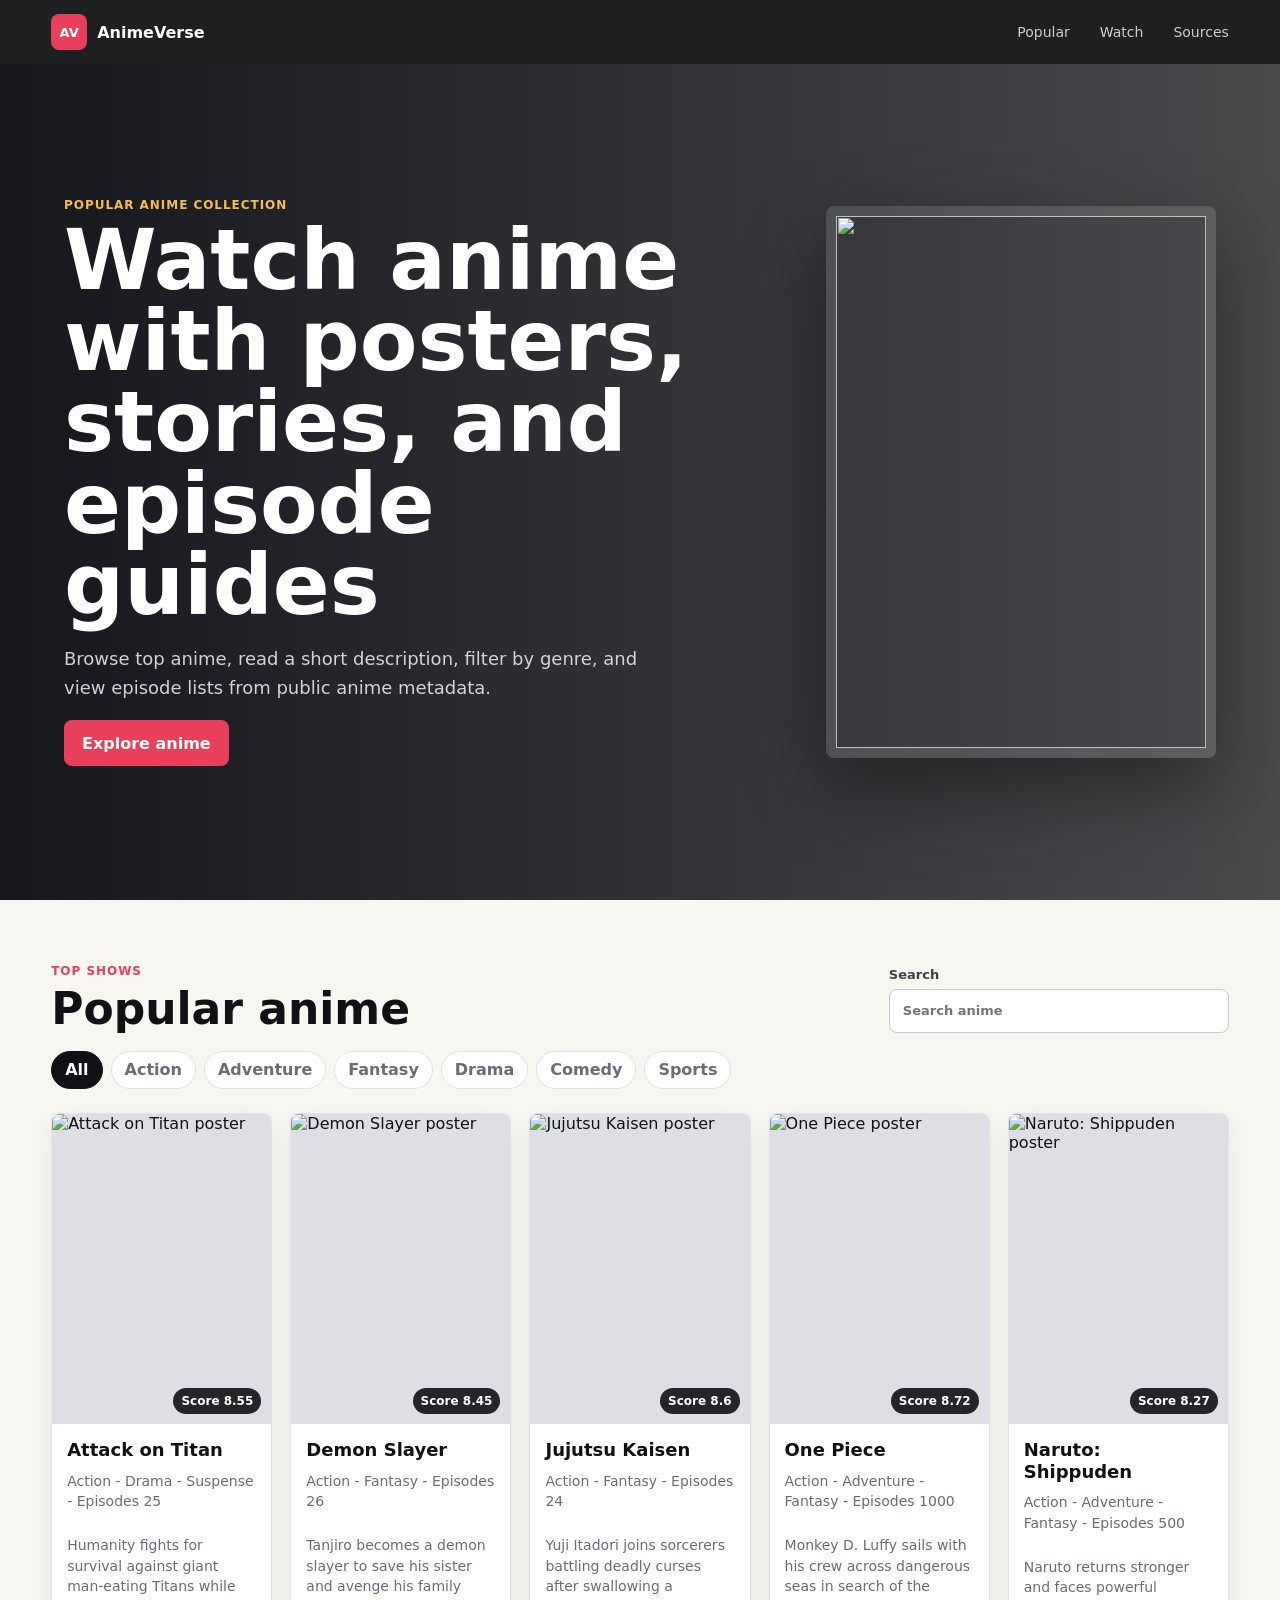
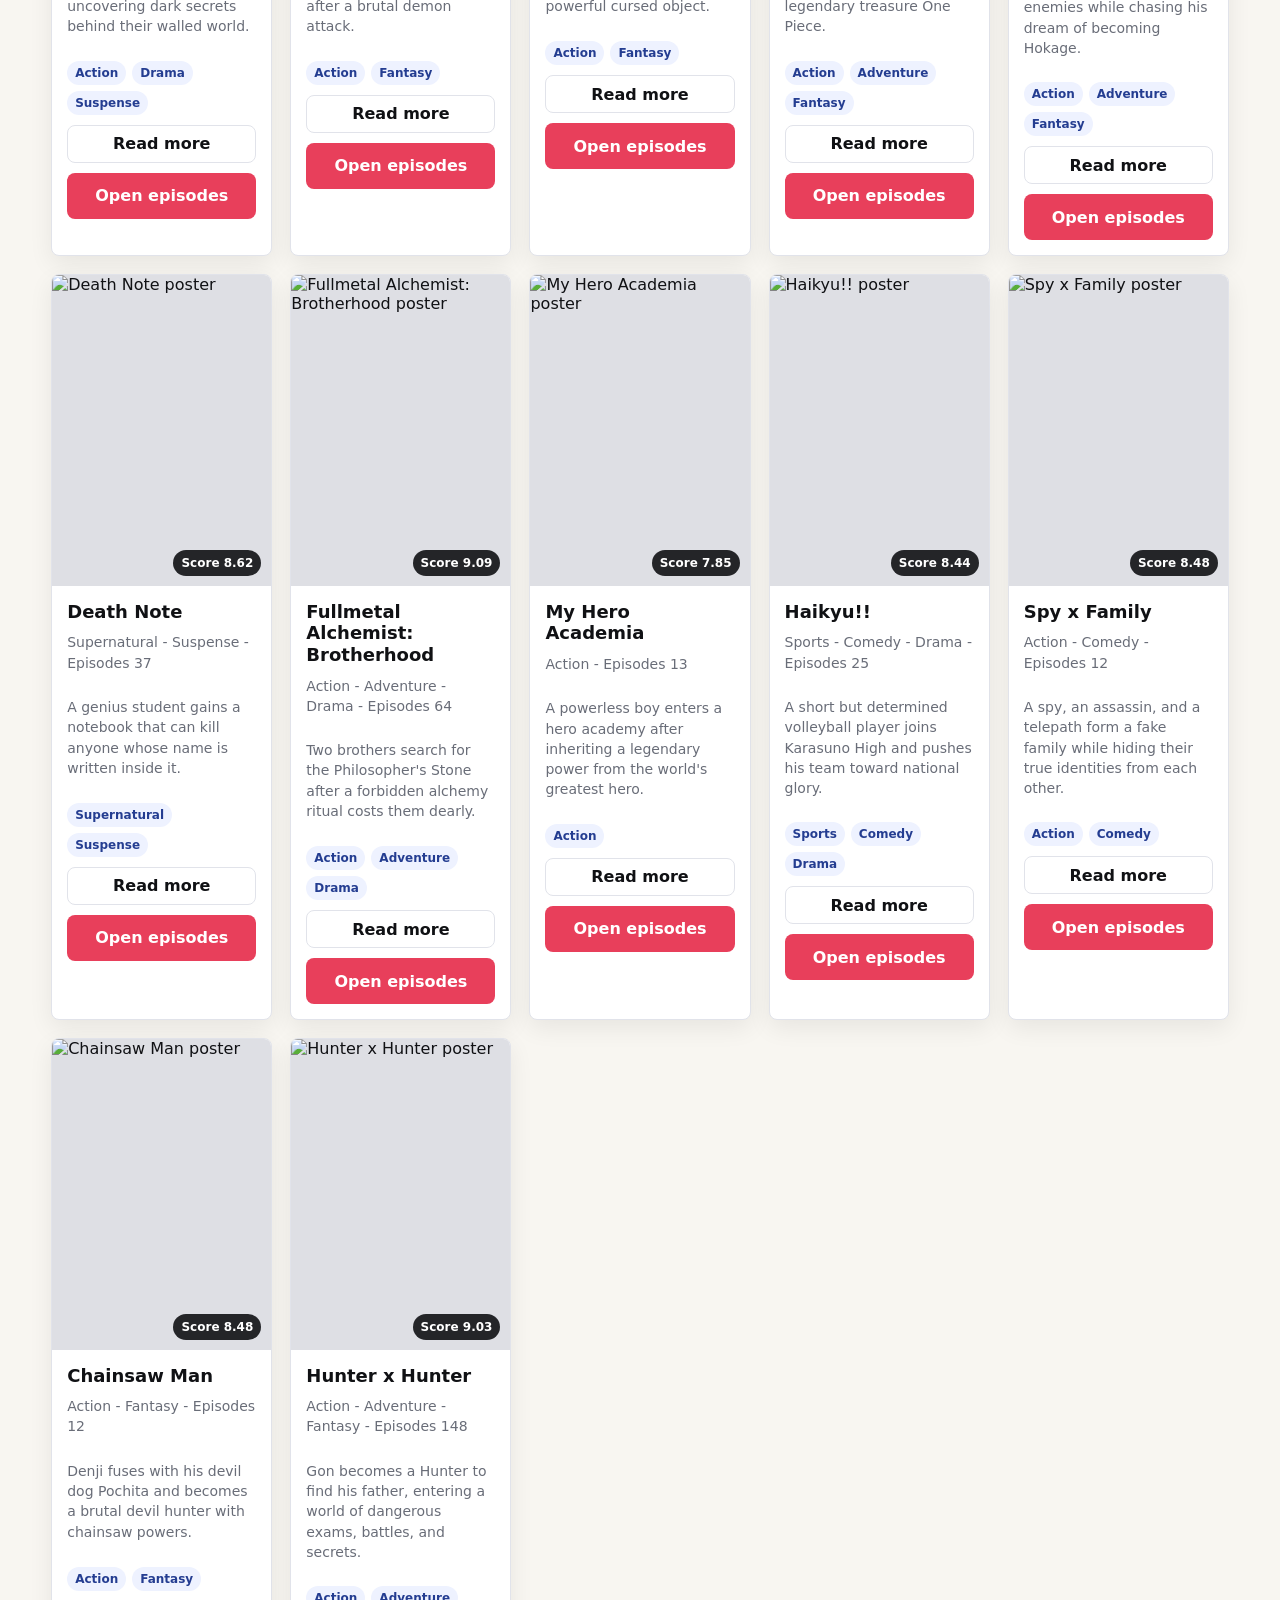
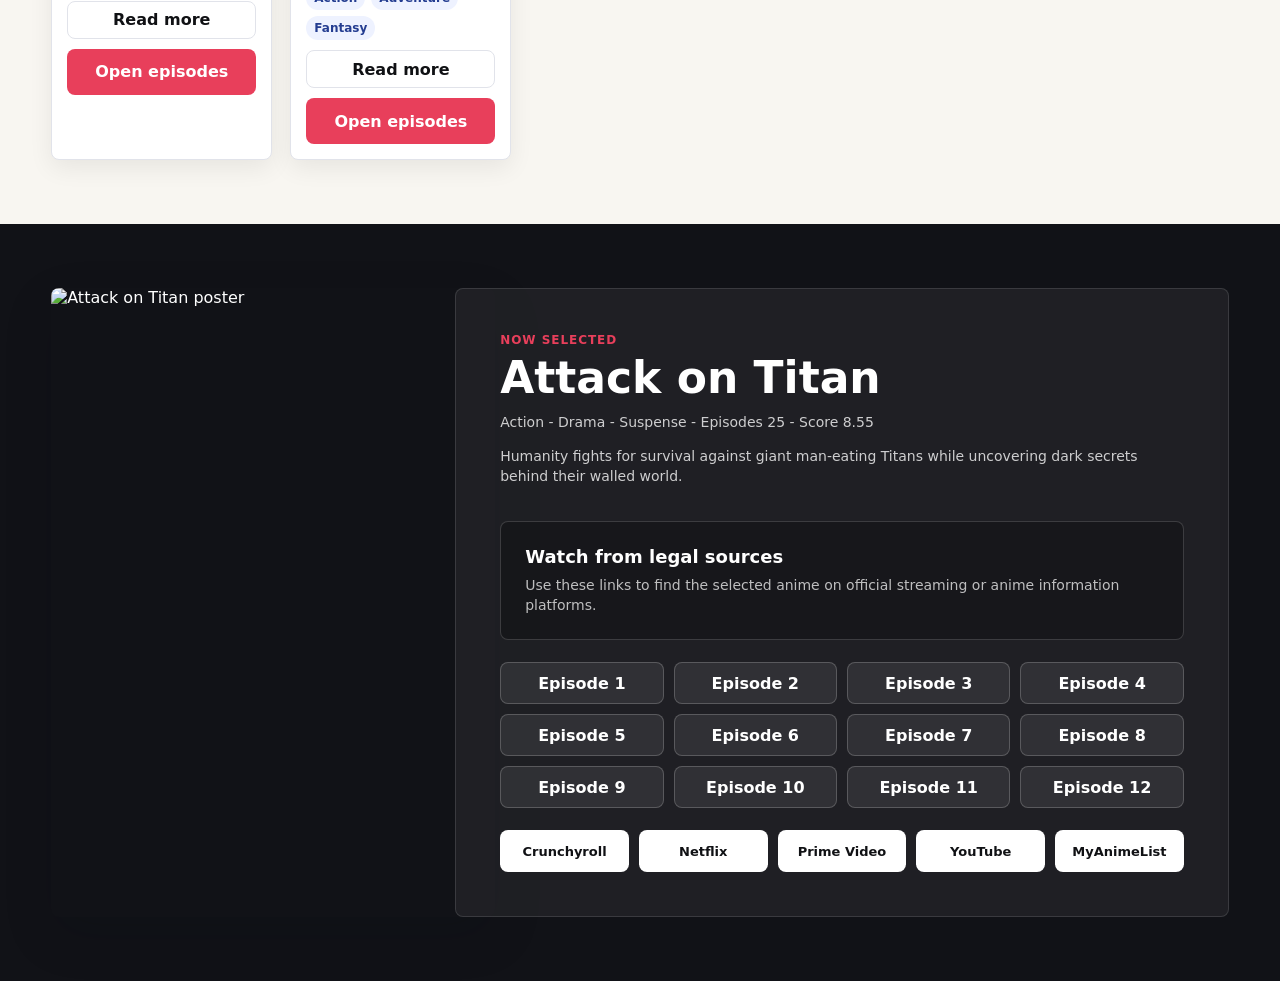
==== index.html @ 2992055e "Add anime website" ====
<!DOCTYPE html>
<html lang="en">
<head>
  <meta charset="UTF-8">
  <meta name="viewport" content="width=device-width, initial-scale=1.0">
  <title>AnimeVerse - Watch Popular Anime</title>
  <link rel="preconnect" href="https://cdn.myanimelist.net">
  <link rel="stylesheet" href="styles.css">
</head>
<body>
  <header class="topbar">
    <a class="brand" href="#" aria-label="AnimeVerse home">
      <span class="brand-mark">AV</span>
      <span>AnimeVerse</span>
    </a>
    <nav class="nav" aria-label="Main navigation">
      <a href="#popular">Popular</a>
      <a href="#watch">Watch</a>
      <a href="#sources">Sources</a>
    </nav>
  </header>

  <main>
    <section class="hero" aria-label="Anime streaming">
      <div class="hero-copy">
        <p class="eyebrow">Popular anime collection</p>
        <h1>Watch anime with posters, stories, and episode guides</h1>
        <p>Browse top anime, read a short description, filter by genre, and view episode lists from public anime metadata.</p>
        <a class="primary-link" href="#popular">Explore anime</a>
      </div>
      <div class="hero-poster" aria-hidden="true">
        <img src="https://cdn.myanimelist.net/images/anime/10/47347l.jpg" alt="">
      </div>
    </section>

    <section class="section" id="popular">
      <div class="section-heading">
        <div>
          <p class="eyebrow">Top shows</p>
          <h2>Popular anime</h2>
        </div>
        <label class="search-box">
          <span>Search</span>
          <input id="searchInput" type="search" placeholder="Search anime">
        </label>
      </div>

      <div class="filter-group" id="genres" aria-label="Filter anime by genre">
        <button class="filter active" type="button" data-filter="all">All</button>
        <button class="filter" type="button" data-filter="Action">Action</button>
        <button class="filter" type="button" data-filter="Adventure">Adventure</button>
        <button class="filter" type="button" data-filter="Fantasy">Fantasy</button>
        <button class="filter" type="button" data-filter="Drama">Drama</button>
        <button class="filter" type="button" data-filter="Comedy">Comedy</button>
        <button class="filter" type="button" data-filter="Sports">Sports</button>
      </div>

      <div class="anime-grid" id="animeGrid"></div>
    </section>

    <section class="watch-shell" id="watch">
      <div class="watch-poster">
        <img id="watchPoster" src="https://cdn.myanimelist.net/images/anime/10/47347l.jpg" alt="">
      </div>
      <div class="watch-panel">
        <p class="eyebrow">Now selected</p>
        <h2 id="watchTitle">Attack on Titan</h2>
        <p class="watch-meta" id="watchMeta">Action - Drama - Episodes 25</p>
        <p id="watchDescription">Humanity fights for survival against giant man-eating Titans while uncovering dark secrets behind their walled world.</p>
        <div class="player-box">
          <span>Watch from legal sources</span>
          <p>Use these links to find the selected anime on official streaming or anime information platforms.</p>
        </div>
        <div class="episode-list" id="episodeList" aria-label="Episode list"></div>
        <div class="source-links" id="sources" aria-label="Anime source links">
          <a id="crunchyrollLink" href="https://www.crunchyroll.com/search?q=Attack%20on%20Titan" target="_blank" rel="noreferrer">Crunchyroll</a>
          <a id="netflixLink" href="https://www.netflix.com/search?q=Attack%20on%20Titan" target="_blank" rel="noreferrer">Netflix</a>
          <a id="primeLink" href="https://www.primevideo.com/search/ref=atv_nb_sr?phrase=Attack%20on%20Titan" target="_blank" rel="noreferrer">Prime Video</a>
          <a id="youtubeLink" href="https://www.youtube.com/results?search_query=Attack%20on%20Titan%20official%20anime" target="_blank" rel="noreferrer">YouTube</a>
          <a id="detailsLink" href="https://myanimelist.net/anime/16498" target="_blank" rel="noreferrer">MyAnimeList</a>
        </div>
      </div>
    </section>
  </main>

  <script src="script.js"></script>
</body>
</html>
---- styles.css ----
:root {
  --ink: #101114;
  --muted: #696d78;
  --line: #e1e3ea;
  --paper: #f8f6f1;
  --panel: #ffffff;
  --accent: #e83f5b;
  --accent-dark: #b92c43;
  --gold: #f4bd50;
  --blue: #2563eb;
  --shadow: 0 18px 50px rgba(10, 12, 18, 0.14);
}

* {
  box-sizing: border-box;
}

html {
  scroll-behavior: smooth;
}

body {
  margin: 0;
  background: var(--paper);
  color: var(--ink);
  font-family: Inter, ui-sans-serif, system-ui, -apple-system, BlinkMacSystemFont, "Segoe UI", sans-serif;
}

button,
input {
  font: inherit;
}

.topbar {
  position: sticky;
  top: 0;
  z-index: 10;
  display: flex;
  align-items: center;
  justify-content: space-between;
  padding: 14px clamp(18px, 4vw, 56px);
  background: rgba(16, 17, 20, 0.94);
  backdrop-filter: blur(16px);
}

.brand {
  display: inline-flex;
  align-items: center;
  gap: 10px;
  color: #fff;
  font-weight: 900;
  text-decoration: none;
}

.brand-mark {
  display: grid;
  width: 36px;
  height: 36px;
  place-items: center;
  border-radius: 8px;
  background: var(--accent);
  font-size: 13px;
}

.nav {
  display: flex;
  gap: clamp(12px, 3vw, 30px);
}

.nav a {
  color: rgba(255, 255, 255, 0.78);
  font-size: 14px;
  text-decoration: none;
}

.nav a:hover,
.nav a:focus-visible {
  color: #fff;
}

.hero {
  display: grid;
  grid-template-columns: minmax(0, 1fr) minmax(280px, 0.72fr);
  min-height: calc(100vh - 64px);
  padding: clamp(28px, 5vw, 72px);
  gap: clamp(28px, 5vw, 64px);
  align-items: center;
  background:
    linear-gradient(90deg, rgba(13, 14, 20, 0.96), rgba(13, 14, 20, 0.74)),
    url("https://cdn.myanimelist.net/images/anime/1208/94745l.jpg") center/cover;
  color: #fff;
}

.hero-copy {
  max-width: 760px;
}

.eyebrow {
  margin: 0 0 8px;
  color: var(--accent);
  font-size: 12px;
  font-weight: 900;
  letter-spacing: 0.08em;
  text-transform: uppercase;
}

.hero .eyebrow {
  color: var(--gold);
}

h1,
h2,
h3,
p {
  margin-top: 0;
}

h1 {
  margin-bottom: 18px;
  font-size: clamp(42px, 7vw, 84px);
  line-height: 0.97;
  letter-spacing: 0;
}

h2 {
  margin-bottom: 0;
  font-size: clamp(28px, 4vw, 44px);
  line-height: 1.06;
  letter-spacing: 0;
}

.hero-copy p:not(.eyebrow) {
  max-width: 620px;
  color: rgba(255, 255, 255, 0.8);
  font-size: 18px;
  line-height: 1.6;
}

.primary-link,
.watch-button,
.source-links a {
  display: inline-flex;
  justify-content: center;
  align-items: center;
  min-height: 46px;
  padding: 0 18px;
  border: 0;
  border-radius: 8px;
  background: var(--accent);
  color: #fff;
  font-weight: 900;
  text-decoration: none;
  cursor: pointer;
}

.primary-link:hover,
.watch-button:hover,
.source-links a:hover {
  background: var(--accent-dark);
}

.hero-poster {
  justify-self: end;
  width: min(100%, 390px);
  aspect-ratio: 3 / 4.25;
  overflow: hidden;
  border: 10px solid rgba(255, 255, 255, 0.12);
  border-radius: 8px;
  box-shadow: 0 30px 80px rgba(0, 0, 0, 0.4);
}

.hero-poster img,
.watch-poster img,
.anime-card img {
  width: 100%;
  height: 100%;
  object-fit: cover;
  display: block;
}

.section,
.watch-shell {
  padding: clamp(34px, 5vw, 70px) clamp(18px, 4vw, 56px);
}

.section-heading {
  display: flex;
  align-items: end;
  justify-content: space-between;
  gap: 20px;
  margin-bottom: 18px;
}

.search-box {
  display: grid;
  gap: 7px;
  min-width: min(100%, 340px);
  color: #3c404a;
  font-size: 13px;
  font-weight: 900;
}

.search-box input {
  min-height: 44px;
  padding: 0 13px;
  border: 1px solid #c8cad3;
  border-radius: 8px;
  background: #fff;
}

.filter-group {
  display: flex;
  flex-wrap: wrap;
  gap: 8px;
  margin-bottom: 24px;
}

.filter {
  min-height: 38px;
  padding: 0 13px;
  border: 1px solid var(--line);
  border-radius: 999px;
  background: #fff;
  color: var(--muted);
  font-weight: 900;
  cursor: pointer;
}

.filter.active {
  border-color: var(--ink);
  background: var(--ink);
  color: #fff;
}

.anime-grid {
  display: grid;
  grid-template-columns: repeat(5, minmax(0, 1fr));
  gap: 18px;
}

.anime-card {
  overflow: hidden;
  border: 1px solid var(--line);
  border-radius: 8px;
  background: var(--panel);
  box-shadow: 0 8px 24px rgba(20, 20, 20, 0.07);
}

.poster-wrap {
  position: relative;
  aspect-ratio: 3 / 4.25;
  background: #dedfe4;
}

.score {
  position: absolute;
  right: 10px;
  bottom: 10px;
  padding: 6px 8px;
  border-radius: 999px;
  background: rgba(16, 17, 20, 0.9);
  color: #fff;
  font-size: 12px;
  font-weight: 900;
}

.anime-body {
  display: grid;
  gap: 10px;
  padding: 15px;
}

.anime-body h3 {
  margin: 0;
  font-size: 18px;
  line-height: 1.2;
}

.anime-meta,
.anime-description,
.watch-meta,
#watchDescription {
  color: var(--muted);
  font-size: 14px;
  line-height: 1.45;
}

.anime-description {
  min-height: 82px;
}

.tag-list {
  display: flex;
  flex-wrap: wrap;
  gap: 6px;
}

.tag-list span {
  padding: 5px 8px;
  border-radius: 999px;
  background: #eef2ff;
  color: #243d91;
  font-size: 12px;
  font-weight: 900;
}

.watch-button,
.read-button {
  width: 100%;
}

.read-button {
  min-height: 38px;
  border: 1px solid var(--line);
  border-radius: 8px;
  background: #fff;
  color: var(--ink);
  font-weight: 900;
  cursor: pointer;
}

.read-button:hover {
  border-color: var(--accent);
  color: var(--accent-dark);
}

.watch-shell {
  display: grid;
  grid-template-columns: minmax(220px, 360px) minmax(0, 1fr);
  gap: clamp(22px, 4vw, 44px);
  align-items: stretch;
  background: #111217;
  color: #fff;
}

.watch-poster {
  overflow: hidden;
  border-radius: 8px;
  box-shadow: var(--shadow);
  aspect-ratio: 3 / 4.25;
}

.watch-panel {
  display: flex;
  flex-direction: column;
  justify-content: center;
  padding: clamp(20px, 4vw, 44px);
  border: 1px solid rgba(255, 255, 255, 0.12);
  border-radius: 8px;
  background: rgba(255, 255, 255, 0.06);
}

.watch-panel h2 {
  margin-bottom: 10px;
}

.watch-meta,
#watchDescription {
  color: rgba(255, 255, 255, 0.78);
}

.player-box {
  display: grid;
  gap: 8px;
  margin-top: 20px;
  padding: 24px;
  border: 1px solid rgba(255, 255, 255, 0.16);
  border-radius: 8px;
  background: rgba(0, 0, 0, 0.24);
}

.player-box span {
  font-size: 18px;
  font-weight: 900;
}

.player-box p {
  margin: 0;
  color: rgba(255, 255, 255, 0.72);
  font-size: 14px;
  line-height: 1.45;
}

.episode-list {
  display: grid;
  grid-template-columns: repeat(4, minmax(0, 1fr));
  gap: 10px;
  margin: 22px 0;
}

.episode-list a {
  display: inline-flex;
  align-items: center;
  justify-content: center;
  min-height: 42px;
  padding: 0 10px;
  border: 1px solid rgba(255, 255, 255, 0.2);
  border-radius: 8px;
  background: rgba(255, 255, 255, 0.08);
  color: #fff;
  font-weight: 900;
  text-align: center;
  text-decoration: none;
}

.episode-list a:hover {
  border-color: var(--gold);
}

.source-links {
  display: grid;
  grid-template-columns: repeat(5, minmax(0, 1fr));
  gap: 10px;
}

.source-links a {
  min-height: 42px;
  padding: 0 12px;
  background: #fff;
  color: var(--ink);
  font-size: 13px;
}

.source-links a:hover {
  color: #fff;
}

@media (max-width: 1200px) {
  .anime-grid {
    grid-template-columns: repeat(4, minmax(0, 1fr));
  }
}

@media (max-width: 940px) {
  .anime-grid {
    grid-template-columns: repeat(3, minmax(0, 1fr));
  }

  .watch-shell,
  .hero {
    grid-template-columns: 1fr;
  }

  .hero {
    min-height: auto;
  }

  .hero-poster {
    justify-self: stretch;
    width: 100%;
    max-height: 520px;
  }
}

@media (max-width: 680px) {
  .topbar,
  .section-heading {
    align-items: flex-start;
    flex-direction: column;
  }

  .nav {
    width: 100%;
    justify-content: space-between;
  }

  h1 {
    font-size: 42px;
  }

  .anime-grid {
    grid-template-columns: repeat(2, minmax(0, 1fr));
    gap: 12px;
  }

  .anime-body {
    padding: 12px;
  }

  .anime-description {
    min-height: auto;
  }

  .episode-list {
    grid-template-columns: repeat(2, minmax(0, 1fr));
  }

  .source-links {
    grid-template-columns: repeat(2, minmax(0, 1fr));
  }
}

@media (max-width: 430px) {
  .anime-grid {
    grid-template-columns: 1fr;
  }
}
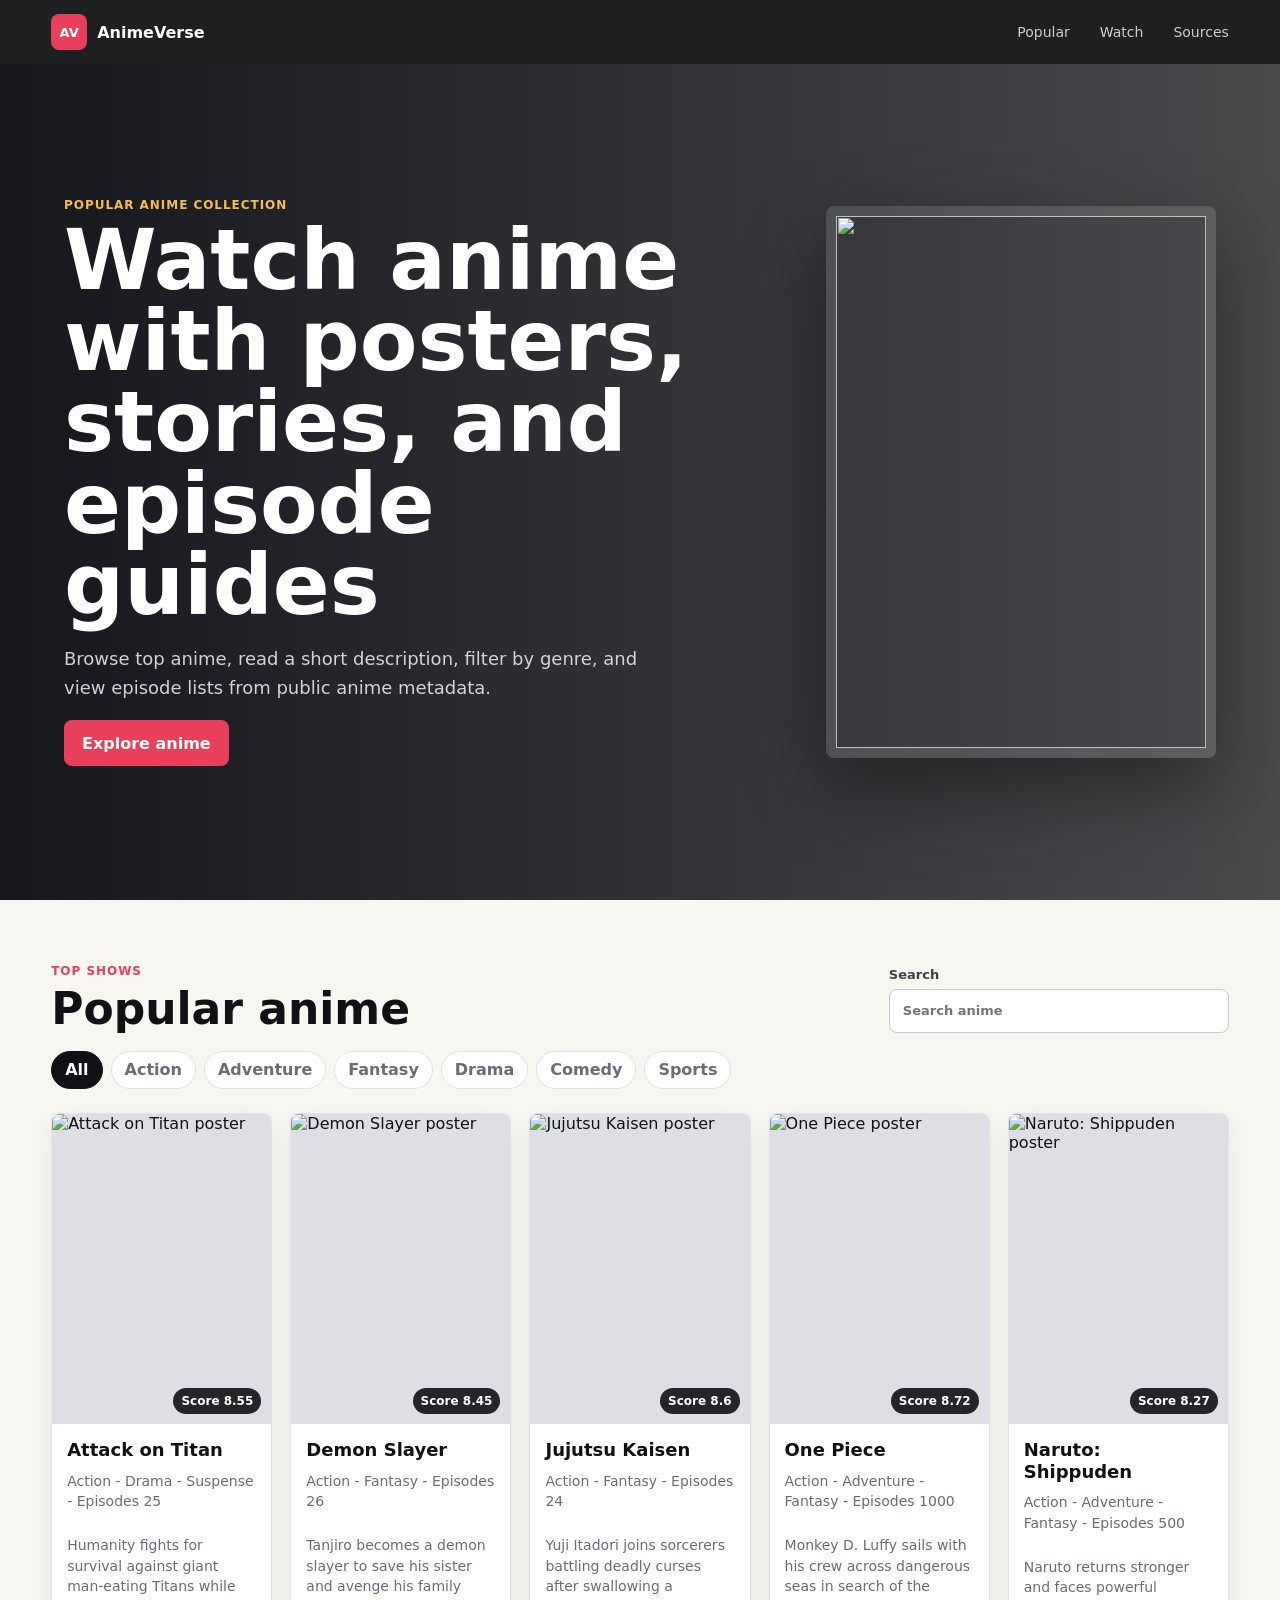
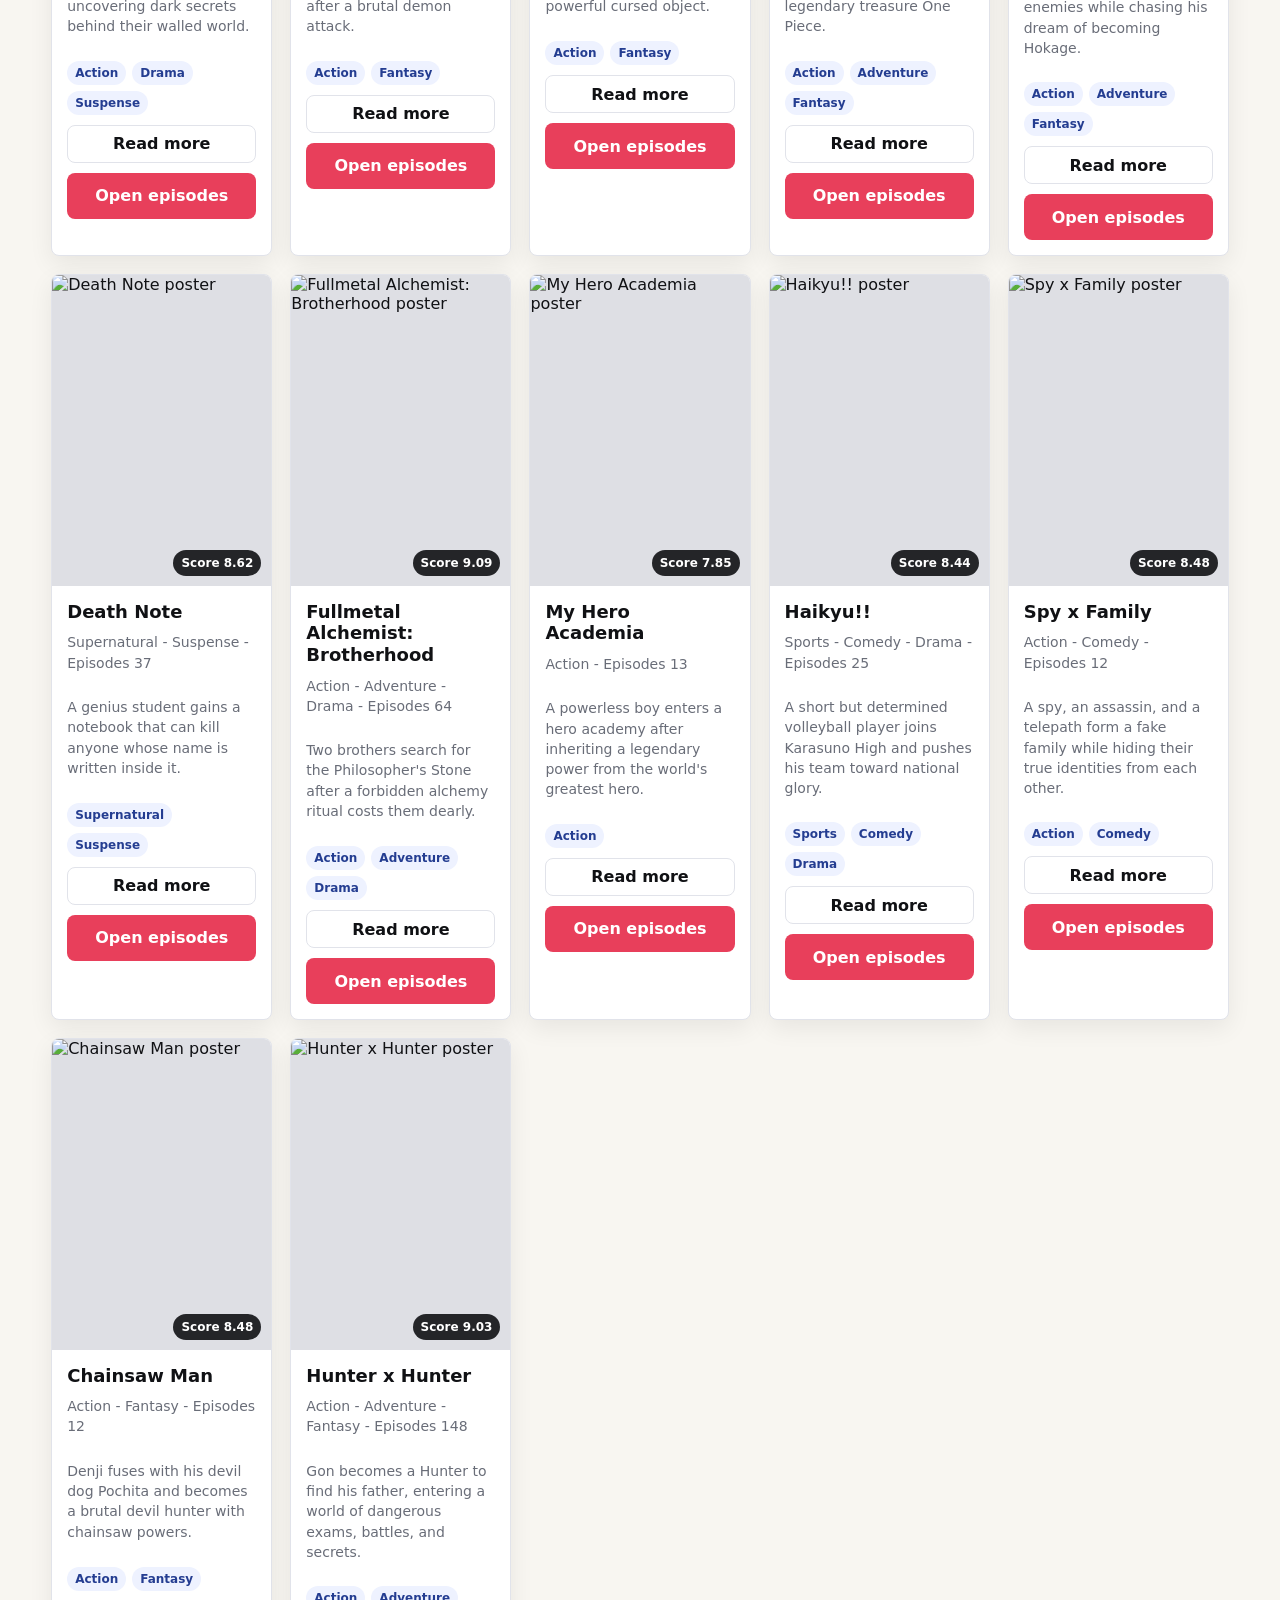
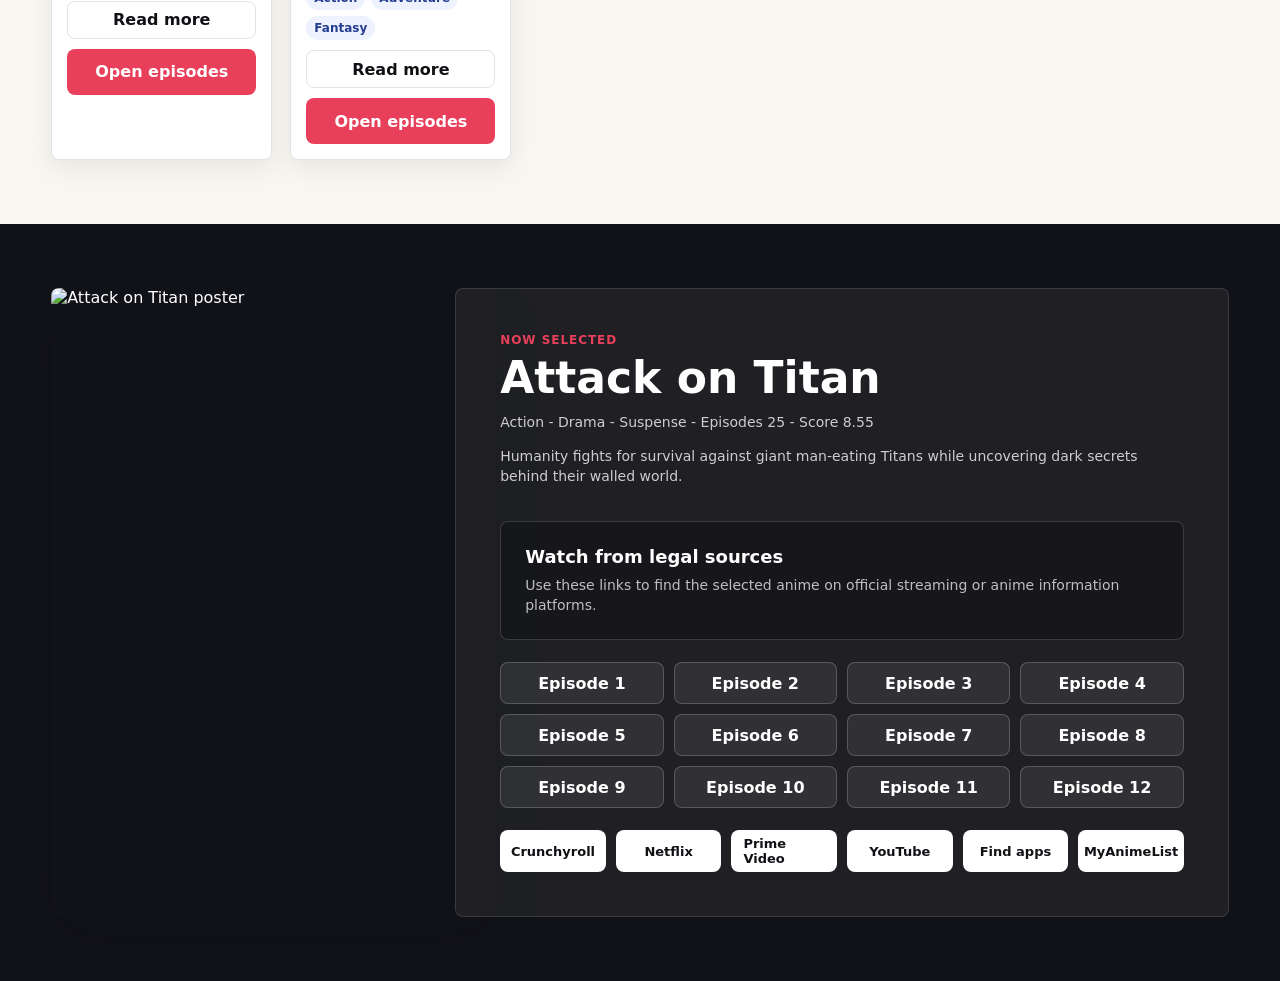
==== commit 733212a3: "Update anime source links" ====
--- a/index.html
+++ b/index.html
@@ -77,6 +77,7 @@
           <a id="netflixLink" href="https://www.netflix.com/search?q=Attack%20on%20Titan" target="_blank" rel="noreferrer">Netflix</a>
           <a id="primeLink" href="https://www.primevideo.com/search/ref=atv_nb_sr?phrase=Attack%20on%20Titan" target="_blank" rel="noreferrer">Prime Video</a>
           <a id="youtubeLink" href="https://www.youtube.com/results?search_query=Attack%20on%20Titan%20official%20anime" target="_blank" rel="noreferrer">YouTube</a>
+          <a id="justWatchLink" href="https://www.justwatch.com/in/search?q=Attack%20on%20Titan" target="_blank" rel="noreferrer">Find apps</a>
           <a id="detailsLink" href="https://myanimelist.net/anime/16498" target="_blank" rel="noreferrer">MyAnimeList</a>
         </div>
       </div>
--- a/styles.css
+++ b/styles.css
@@ -409,7 +409,7 @@
 
 .source-links {
   display: grid;
-  grid-template-columns: repeat(5, minmax(0, 1fr));
+  grid-template-columns: repeat(6, minmax(0, 1fr));
   gap: 10px;
 }
 
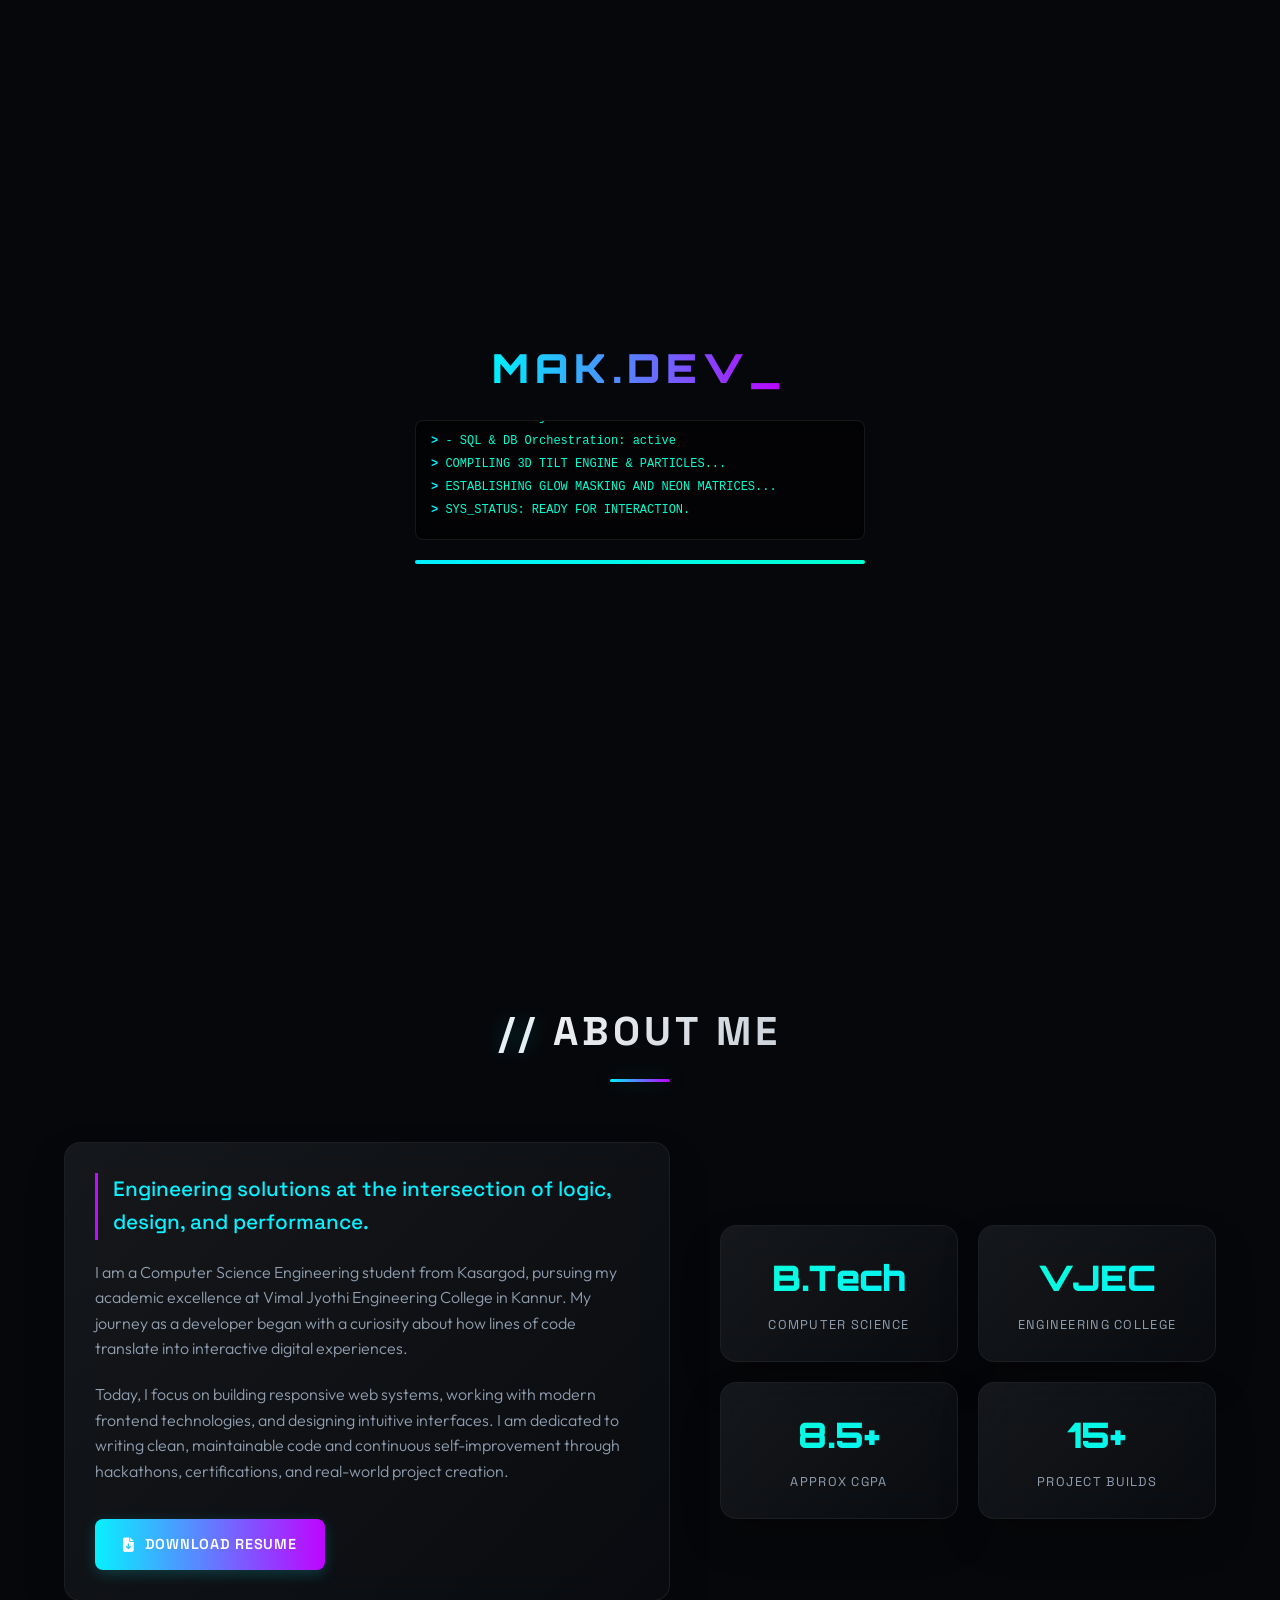
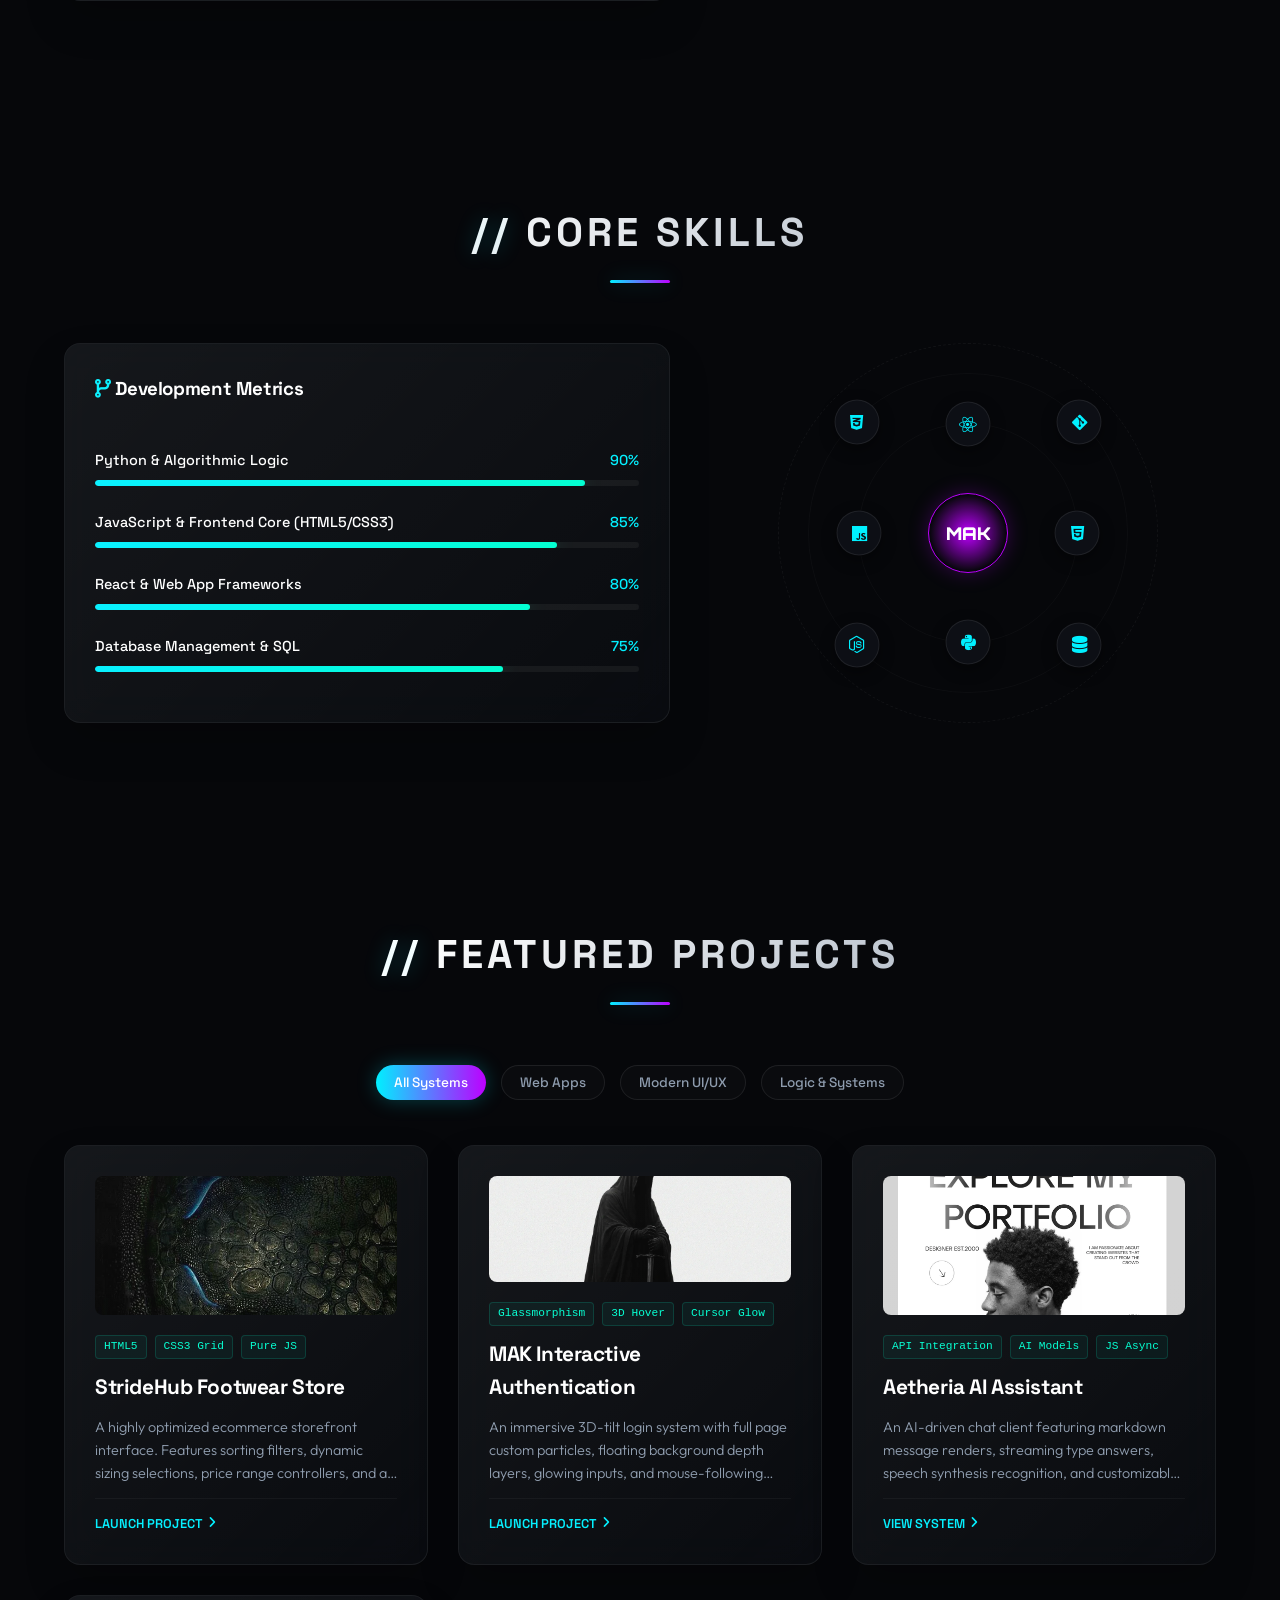
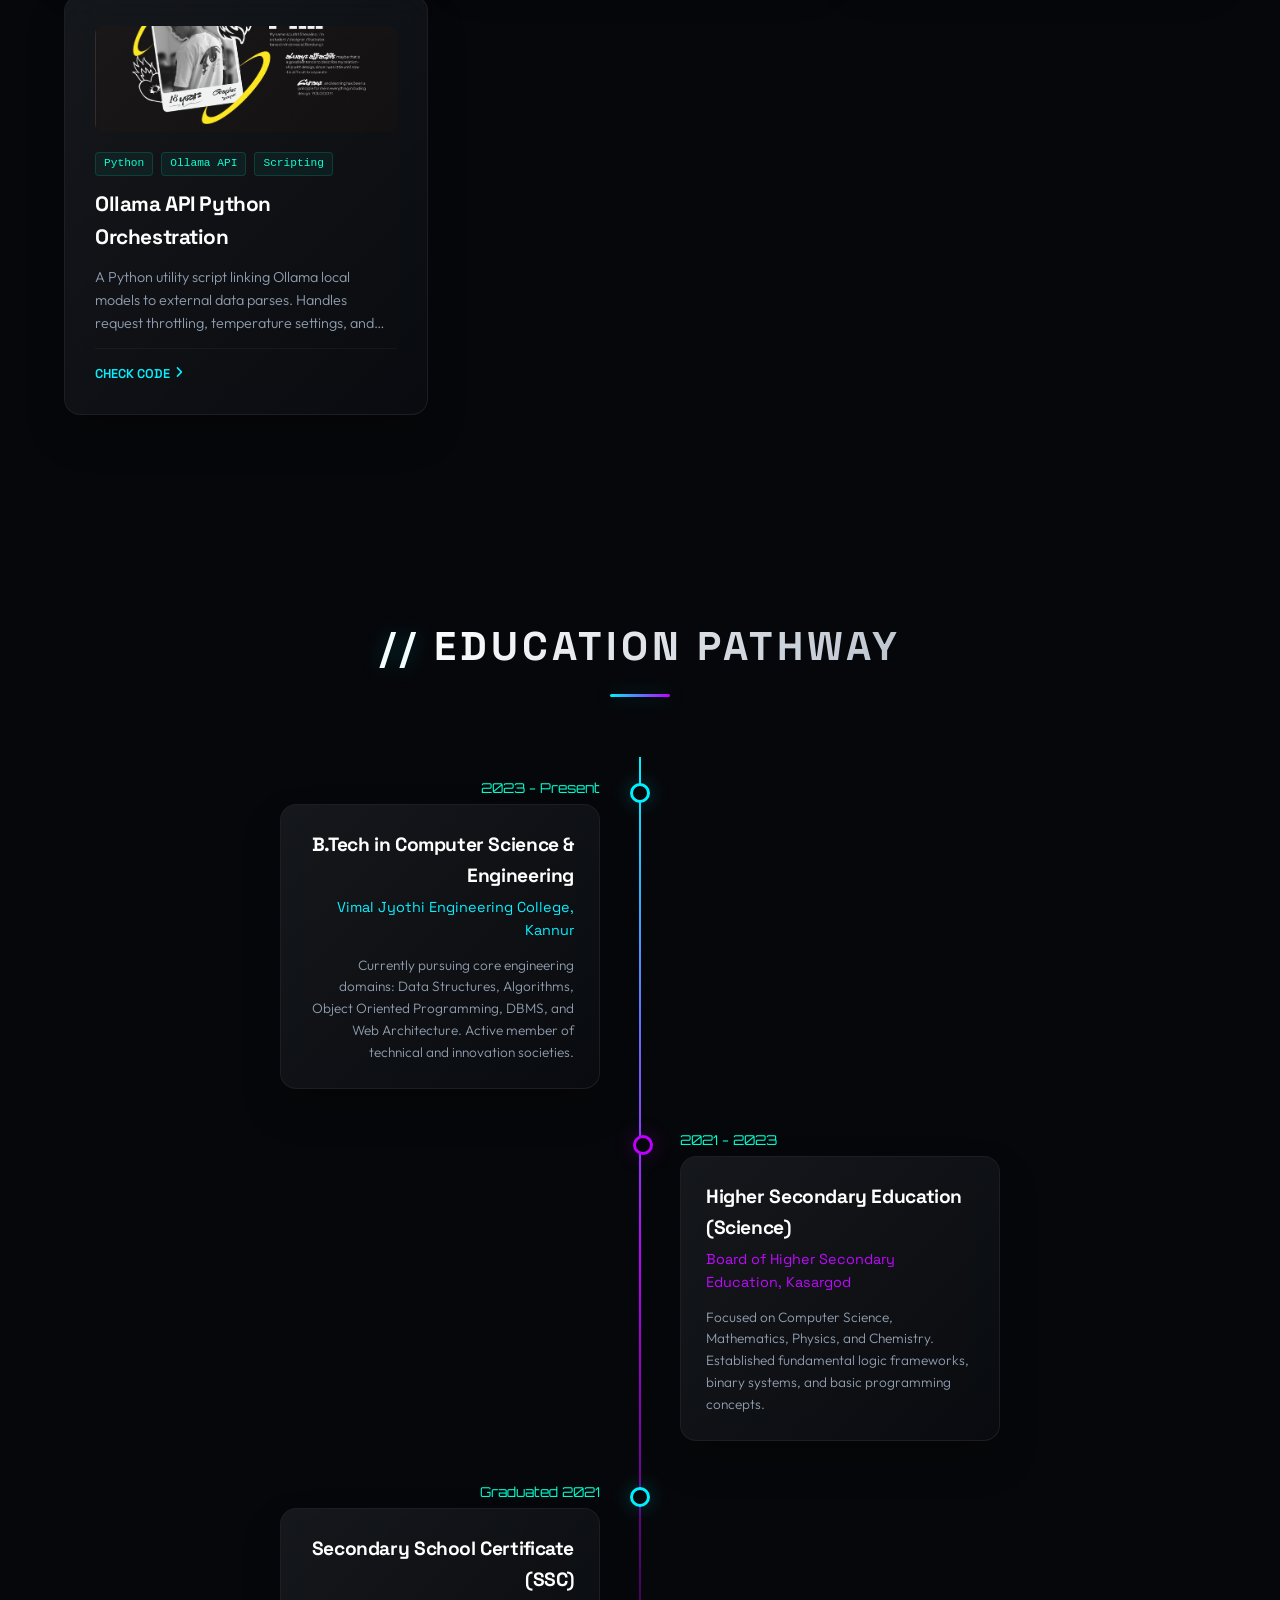
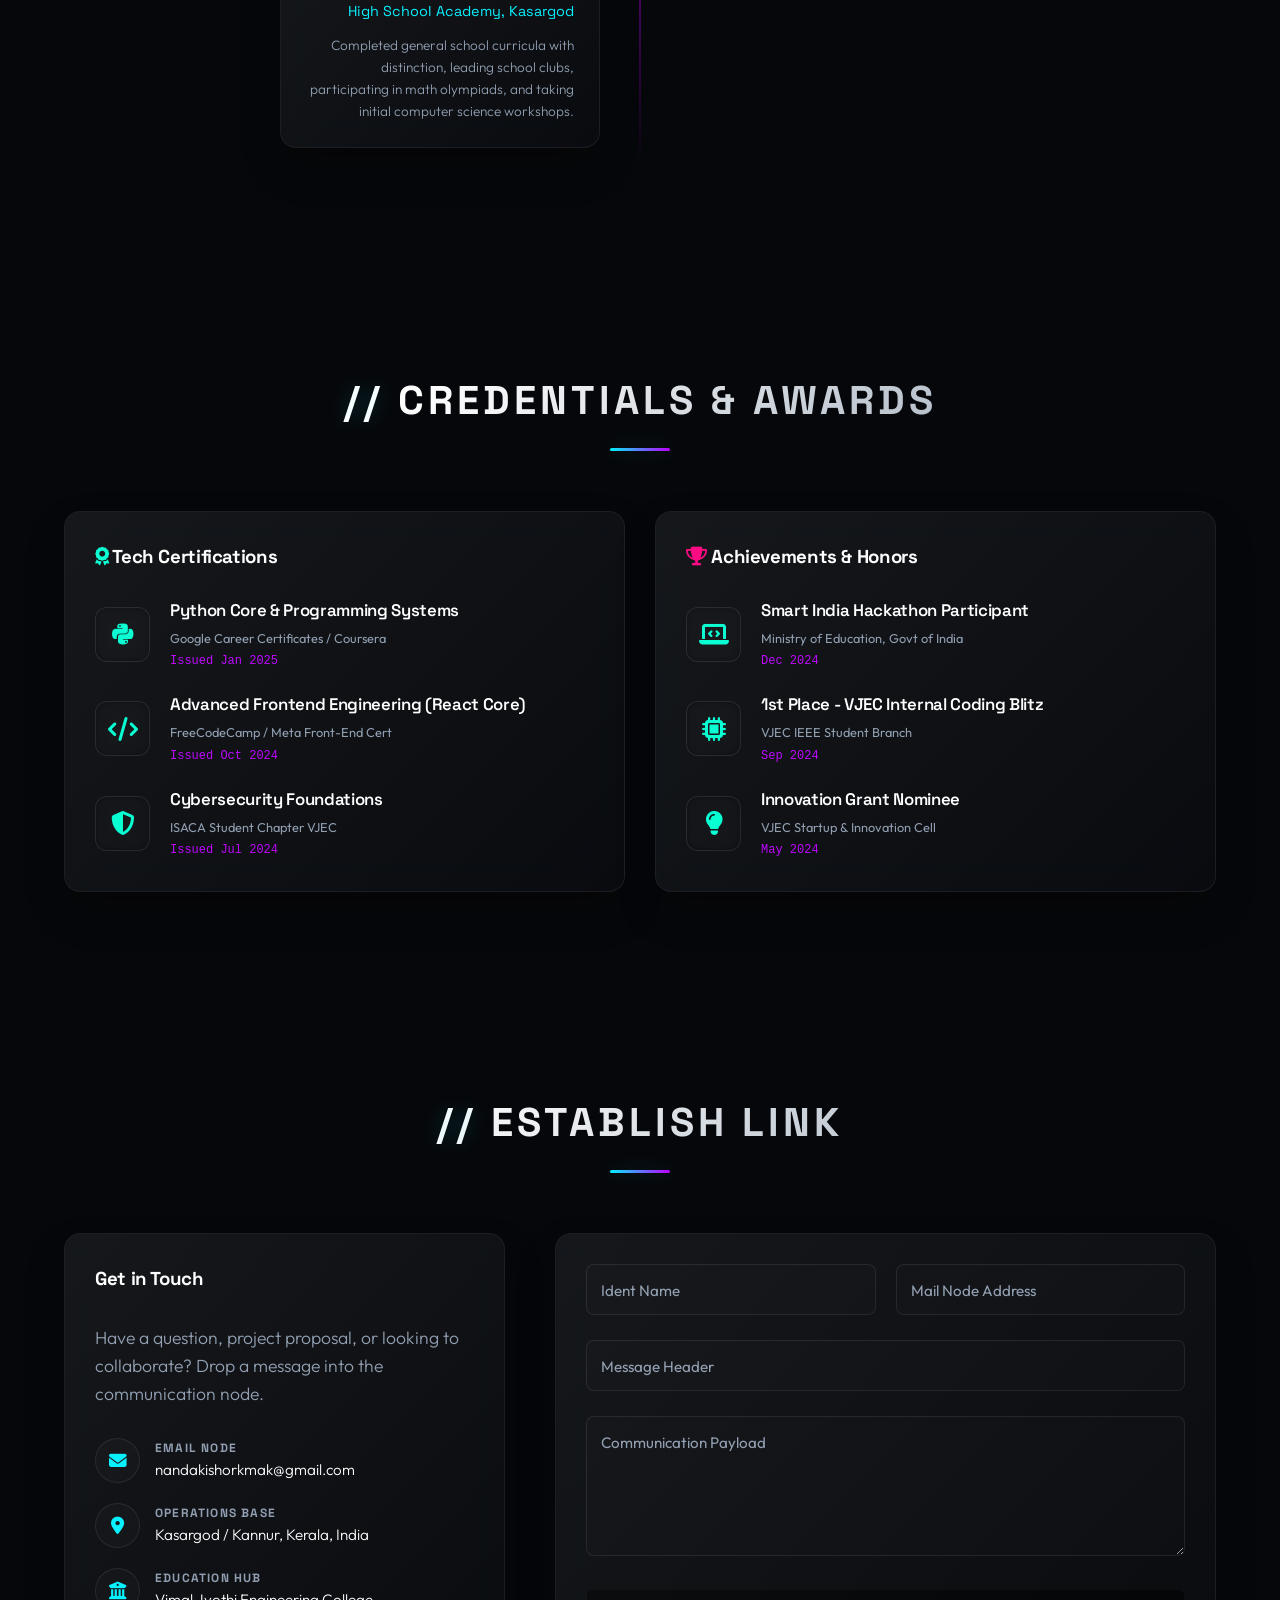
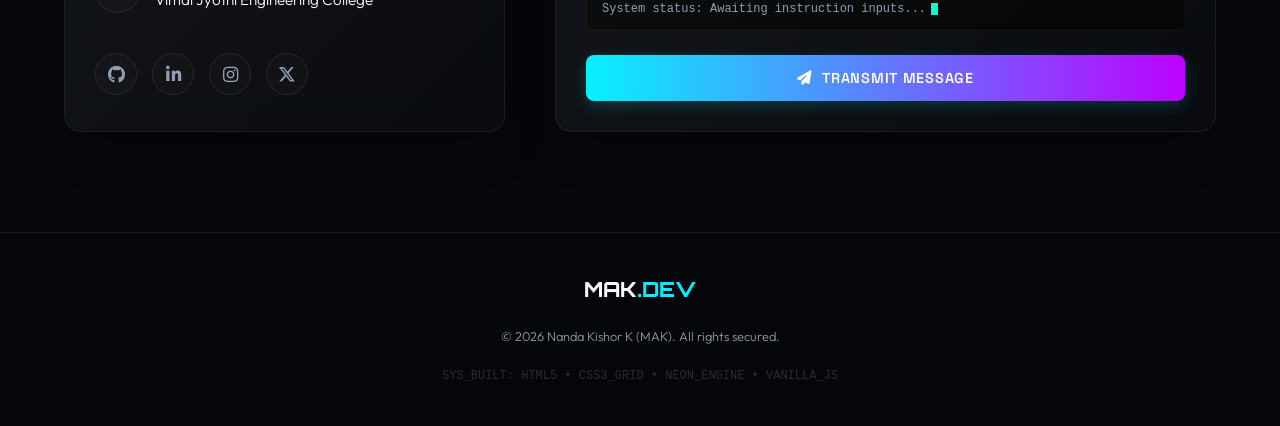
==== commit dfff88ca: "Add files via upload" ====
--- a/index.html
+++ b/index.html
@@ -3,87 +3,551 @@
 <head>
   <meta charset="UTF-8">
   <meta name="viewport" content="width=device-width, initial-scale=1.0">
-  <title>AnimeVerse - Watch Popular Anime</title>
-  <link rel="preconnect" href="https://cdn.myanimelist.net">
+  <title>Nanda Kishor K (MAK) | Computer Science Engineer & Developer</title>
+  
+  <!-- SEO Meta Tags -->
+  <meta name="description" content="Futuristic personal portfolio of Nanda Kishor K (MAK), a Computer Science Engineering student and developer at Vimal Jyothi Engineering College.">
+  <meta name="keywords" content="Nanda Kishor K, MAK, Portfolio, CS Student, Software Developer, Vimal Jyothi Engineering College, Kasargod, Kannur">
+  <meta name="author" content="Nanda Kishor K (MAK)">
+
+  <!-- FontAwesome Icons -->
+  <link rel="stylesheet" href="https://cdnjs.cloudflare.com/ajax/libs/font-awesome/6.4.0/css/all.min.css">
+  
+  <!-- CSS Link -->
   <link rel="stylesheet" href="styles.css">
 </head>
 <body>
-  <header class="topbar">
-    <a class="brand" href="#" aria-label="AnimeVerse home">
-      <span class="brand-mark">AV</span>
-      <span>AnimeVerse</span>
-    </a>
-    <nav class="nav" aria-label="Main navigation">
-      <a href="#popular">Popular</a>
-      <a href="#watch">Watch</a>
-      <a href="#sources">Sources</a>
-    </nav>
+
+  <!-- Custom Cursor Elements -->
+  <div class="custom-cursor" id="custom-cursor"></div>
+  <div class="custom-cursor-glow" id="custom-cursor-glow"></div>
+
+  <!-- Fullscreen Particle Canvas Background -->
+  <canvas id="particles-canvas"></canvas>
+
+  <!-- Mouse Gradient Follower -->
+  <div class="mouse-gradient-bg" id="mouse-gradient-bg"></div>
+
+  <!-- Loader Screen -->
+  <div class="loader-wrapper" id="loader-wrapper">
+    <div class="loader-content">
+      <div class="loader-logo">MAK.DEV</div>
+      <div class="loader-terminal" id="loader-terminal">
+        <!-- Script lines will be dynamically inserted here -->
+      </div>
+      <div class="loader-progress-bar">
+        <div class="loader-progress" id="loader-progress"></div>
+      </div>
+    </div>
+  </div>
+
+  <!-- Navigation Header -->
+  <header class="navbar" id="navbar">
+    <div class="container nav-container">
+      <a href="#" class="nav-logo">
+        MAK<span>.DEV</span>
+      </a>
+      
+      <ul class="nav-links" id="nav-links">
+        <li class="nav-link active"><a href="#hero">Home</a></li>
+        <li class="nav-link"><a href="#about">About</a></li>
+        <li class="nav-link"><a href="#skills">Skills</a></li>
+        <li class="nav-link"><a href="#projects">Projects</a></li>
+        <li class="nav-link"><a href="#education">Education</a></li>
+        <li class="nav-link"><a href="#certifications">Certificates</a></li>
+        <li class="nav-link"><a href="#contact">Contact</a></li>
+      </ul>
+
+      <div class="system-status">
+        <span class="status-dot"></span>
+        <span>SYS: ONLINE</span>
+      </div>
+
+      <button class="mobile-toggle" id="mobile-toggle" aria-label="Toggle Menu">
+        <span></span>
+        <span></span>
+        <span></span>
+      </button>
+    </div>
   </header>
 
-  <main>
-    <section class="hero" aria-label="Anime streaming">
-      <div class="hero-copy">
-        <p class="eyebrow">Popular anime collection</p>
-        <h1>Watch anime with posters, stories, and episode guides</h1>
-        <p>Browse top anime, read a short description, filter by genre, and view episode lists from public anime metadata.</p>
-        <a class="primary-link" href="#popular">Explore anime</a>
-      </div>
-      <div class="hero-poster" aria-hidden="true">
-        <img src="https://cdn.myanimelist.net/images/anime/10/47347l.jpg" alt="">
-      </div>
-    </section>
-
-    <section class="section" id="popular">
-      <div class="section-heading">
-        <div>
-          <p class="eyebrow">Top shows</p>
-          <h2>Popular anime</h2>
-        </div>
-        <label class="search-box">
-          <span>Search</span>
-          <input id="searchInput" type="search" placeholder="Search anime">
-        </label>
-      </div>
-
-      <div class="filter-group" id="genres" aria-label="Filter anime by genre">
-        <button class="filter active" type="button" data-filter="all">All</button>
-        <button class="filter" type="button" data-filter="Action">Action</button>
-        <button class="filter" type="button" data-filter="Adventure">Adventure</button>
-        <button class="filter" type="button" data-filter="Fantasy">Fantasy</button>
-        <button class="filter" type="button" data-filter="Drama">Drama</button>
-        <button class="filter" type="button" data-filter="Comedy">Comedy</button>
-        <button class="filter" type="button" data-filter="Sports">Sports</button>
-      </div>
-
-      <div class="anime-grid" id="animeGrid"></div>
-    </section>
-
-    <section class="watch-shell" id="watch">
-      <div class="watch-poster">
-        <img id="watchPoster" src="https://cdn.myanimelist.net/images/anime/10/47347l.jpg" alt="">
-      </div>
-      <div class="watch-panel">
-        <p class="eyebrow">Now selected</p>
-        <h2 id="watchTitle">Attack on Titan</h2>
-        <p class="watch-meta" id="watchMeta">Action - Drama - Episodes 25</p>
-        <p id="watchDescription">Humanity fights for survival against giant man-eating Titans while uncovering dark secrets behind their walled world.</p>
-        <div class="player-box">
-          <span>Watch from legal sources</span>
-          <p>Use these links to find the selected anime on official streaming or anime information platforms.</p>
-        </div>
-        <div class="episode-list" id="episodeList" aria-label="Episode list"></div>
-        <div class="source-links" id="sources" aria-label="Anime source links">
-          <a id="crunchyrollLink" href="https://www.crunchyroll.com/search?q=Attack%20on%20Titan" target="_blank" rel="noreferrer">Crunchyroll</a>
-          <a id="netflixLink" href="https://www.netflix.com/search?q=Attack%20on%20Titan" target="_blank" rel="noreferrer">Netflix</a>
-          <a id="primeLink" href="https://www.primevideo.com/search/ref=atv_nb_sr?phrase=Attack%20on%20Titan" target="_blank" rel="noreferrer">Prime Video</a>
-          <a id="youtubeLink" href="https://www.youtube.com/results?search_query=Attack%20on%20Titan%20official%20anime" target="_blank" rel="noreferrer">YouTube</a>
-          <a id="justWatchLink" href="https://www.justwatch.com/in/search?q=Attack%20on%20Titan" target="_blank" rel="noreferrer">Find apps</a>
-          <a id="detailsLink" href="https://myanimelist.net/anime/16498" target="_blank" rel="noreferrer">MyAnimeList</a>
-        </div>
-      </div>
-    </section>
-  </main>
-
+  <!-- Main Content Wrapper -->
+  <div class="content-wrapper">
+
+    <!-- HERO SECTION -->
+    <section class="hero-section" id="hero">
+      <div class="container hero-grid">
+        <div class="hero-content">
+          <p class="hero-pretitle">Welcome to the future of development</p>
+          <h1 class="hero-name">
+            Hi, I'm Nanda Kishor K
+            <span>(MAK)</span>
+          </h1>
+          <div class="hero-tagline" id="hero-tagline">CS Engineer • Developer • Creator • Innovator</div>
+          <p class="hero-desc">
+            A passionate Computer Science Engineering student specialized in crafting premium, high-performance web applications and solving complex algorithmic challenges. Currently studying at Vimal Jyothi Engineering College.
+          </p>
+          <div class="hero-actions">
+            <a href="#contact" class="btn btn-primary"><i class="fa-solid fa-terminal"></i> Initiate Contact</a>
+            <a href="#projects" class="btn btn-secondary"><i class="fa-solid fa-code"></i> View Projects</a>
+          </div>
+        </div>
+
+        <div class="hero-portrait-wrapper">
+          <div class="hero-portrait-container glass-card" data-tilt>
+            <div class="portrait-scanner"></div>
+            <!-- Profile image falls back to generic profile icons if the file is missing -->
+            <img src="mak2.webp" alt="Nanda Kishor K (MAK) Profile Picture" class="hero-portrait-img" onerror="this.src='mak.png.jpg'; this.onerror=function(){this.src='https://images.unsplash.com/photo-1535713875002-d1d0cf377fde?auto=format&fit=crop&w=500&q=80';};">
+          </div>
+        </div>
+      </div>
+    </section>
+
+    <!-- ABOUT ME SECTION -->
+    <section class="about-section" id="about">
+      <div class="container">
+        <h2 class="section-title">About Me</h2>
+        <div class="about-grid">
+          <div class="about-text glass-card" data-tilt>
+            <p class="about-intro-highlight">
+              Engineering solutions at the intersection of logic, design, and performance.
+            </p>
+            <p>
+              I am a Computer Science Engineering student from Kasargod, pursuing my academic excellence at Vimal Jyothi Engineering College in Kannur. My journey as a developer began with a curiosity about how lines of code translate into interactive digital experiences.
+            </p>
+            <p>
+              Today, I focus on building responsive web systems, working with modern frontend technologies, and designing intuitive interfaces. I am dedicated to writing clean, maintainable code and continuous self-improvement through hackathons, certifications, and real-world project creation.
+            </p>
+            <div class="hero-actions">
+              <a href="#" class="btn btn-primary" id="btn-resume-download"><i class="fa-solid fa-file-arrow-down"></i> Download Resume</a>
+            </div>
+          </div>
+
+          <div class="about-stats">
+            <div class="glass-card stat-item" data-tilt>
+              <span class="stat-num">B.Tech</span>
+              <span class="stat-label">Computer Science</span>
+            </div>
+            <div class="glass-card stat-item" data-tilt>
+              <span class="stat-num">VJEC</span>
+              <span class="stat-label">Engineering College</span>
+            </div>
+            <div class="glass-card stat-item" data-tilt>
+              <span class="stat-num">8.5+</span>
+              <span class="stat-label">Approx CGPA</span>
+            </div>
+            <div class="glass-card stat-item" data-tilt>
+              <span class="stat-num">15+</span>
+              <span class="stat-label">Project Builds</span>
+            </div>
+          </div>
+        </div>
+      </div>
+    </section>
+
+    <!-- SKILLS SECTION -->
+    <section class="skills-section" id="skills">
+      <div class="container">
+        <h2 class="section-title">Core Skills</h2>
+        <div class="skills-grid">
+          <div class="skills-bars glass-card" data-tilt>
+            <h3 style="margin-bottom: 20px;"><i class="fa-solid fa-code-branch" style="color: var(--neon-blue);"></i> Development Metrics</h3>
+            
+            <div class="skill-bar-group">
+              <div class="skill-info">
+                <span class="skill-name">Python & Algorithmic Logic</span>
+                <span class="skill-pct" data-pct="90">90%</span>
+              </div>
+              <div class="skill-progress-bg">
+                <div class="skill-progress-fill" style="width: 0%"></div>
+              </div>
+            </div>
+
+            <div class="skill-bar-group">
+              <div class="skill-info">
+                <span class="skill-name">JavaScript & Frontend Core (HTML5/CSS3)</span>
+                <span class="skill-pct" data-pct="85">85%</span>
+              </div>
+              <div class="skill-progress-bg">
+                <div class="skill-progress-fill" style="width: 0%"></div>
+              </div>
+            </div>
+
+            <div class="skill-bar-group">
+              <div class="skill-info">
+                <span class="skill-name">React & Web App Frameworks</span>
+                <span class="skill-pct" data-pct="80">80%</span>
+              </div>
+              <div class="skill-progress-bg">
+                <div class="skill-progress-fill" style="width: 0%"></div>
+              </div>
+            </div>
+
+            <div class="skill-bar-group">
+              <div class="skill-info">
+                <span class="skill-name">Database Management & SQL</span>
+                <span class="skill-pct" data-pct="75">75%</span>
+              </div>
+              <div class="skill-progress-bg">
+                <div class="skill-progress-fill" style="width: 0%"></div>
+              </div>
+            </div>
+          </div>
+
+          <div class="skills-interactive-container">
+            <div class="tech-orbits-box">
+              <div class="tech-center-orb">MAK</div>
+              
+              <!-- Inner Orbiting Rings -->
+              <div class="orbit-ring-1">
+                <div class="floating-tech-icon tech-icon-1" title="React"><i class="fa-brands fa-react"></i></div>
+                <div class="floating-tech-icon tech-icon-2" title="Python"><i class="fa-brands fa-python"></i></div>
+                <div class="floating-tech-icon tech-icon-3" title="JS"><i class="fa-brands fa-js"></i></div>
+                <div class="floating-tech-icon tech-icon-4" title="HTML5"><i class="fa-brands fa-html5"></i></div>
+              </div>
+              
+              <!-- Outer Orbiting Rings -->
+              <div class="orbit-ring-2">
+                <div class="floating-tech-icon tech-icon-5" title="CSS3"><i class="fa-brands fa-css3-alt"></i></div>
+                <div class="floating-tech-icon tech-icon-6" title="Git"><i class="fa-brands fa-git-alt"></i></div>
+                <div class="floating-tech-icon tech-icon-7" title="Node.js"><i class="fa-brands fa-node-js"></i></div>
+                <div class="floating-tech-icon tech-icon-8" title="SQL"><i class="fa-solid fa-database"></i></div>
+              </div>
+            </div>
+          </div>
+        </div>
+      </div>
+    </section>
+
+    <!-- PROJECTS SECTION -->
+    <section class="projects-section" id="projects">
+      <div class="container">
+        <h2 class="section-title">Featured Projects</h2>
+        
+        <!-- Filter Controls -->
+        <div class="projects-filter-container">
+          <button class="filter-btn active" data-filter="all">All Systems</button>
+          <button class="filter-btn" data-filter="web">Web Apps</button>
+          <button class="filter-btn" data-filter="ui">Modern UI/UX</button>
+          <button class="filter-btn" data-filter="logic">Logic & Systems</button>
+        </div>
+
+        <div class="projects-grid" id="projects-grid">
+          
+          <!-- Project 1: StrideHub Footwear Store -->
+          <div class="glass-card project-card" data-category="web" data-tilt>
+            <div class="project-media">
+              <img src="portfolio.webp" alt="StrideHub Footwear Store Showcase" onerror="this.src='https://images.unsplash.com/photo-1460925895917-afdab827c52f?auto=format&fit=crop&w=500&q=80';">
+              <div class="project-overlay">
+                <a href="stridehub.html" class="project-icon-btn" title="Live Preview"><i class="fa-solid fa-arrow-up-right-from-square"></i></a>
+                <a href="#" class="project-icon-btn" title="GitHub Repo"><i class="fa-brands fa-github"></i></a>
+              </div>
+            </div>
+            <div class="project-content">
+              <div class="project-tags">
+                <span class="project-tag">HTML5</span>
+                <span class="project-tag">CSS3 Grid</span>
+                <span class="project-tag">Pure JS</span>
+              </div>
+              <h3 class="project-title">StrideHub Footwear Store</h3>
+              <p class="project-desc">A highly optimized ecommerce storefront interface. Features sorting filters, dynamic sizing selections, price range controllers, and a sliding interactive cart state tracker.</p>
+              <div class="project-footer">
+                <a href="stridehub.html" class="project-link-simple">Launch Project <i class="fa-solid fa-angle-right"></i></a>
+              </div>
+            </div>
+          </div>
+
+          <!-- Project 2: Advanced Interactive Login Portal -->
+          <div class="glass-card project-card" data-category="ui" data-tilt>
+            <div class="project-media">
+              <img src="mak3.webp" alt="MAK Login UI Mockup" onerror="this.src='https://images.unsplash.com/photo-1507238691740-187a5b1d37b8?auto=format&fit=crop&w=500&q=80';">
+              <div class="project-overlay">
+                <a href="mak.html" class="project-icon-btn" title="Live Preview"><i class="fa-solid fa-arrow-up-right-from-square"></i></a>
+                <a href="#" class="project-icon-btn" title="GitHub Repo"><i class="fa-brands fa-github"></i></a>
+              </div>
+            </div>
+            <div class="project-content">
+              <div class="project-tags">
+                <span class="project-tag">Glassmorphism</span>
+                <span class="project-tag">3D Hover</span>
+                <span class="project-tag">Cursor Glow</span>
+              </div>
+              <h3 class="project-title">MAK Interactive Authentication</h3>
+              <p class="project-desc">An immersive 3D-tilt login system with full page custom particles, floating background depth layers, glowing inputs, and mouse-following active spotlight gradients.</p>
+              <div class="project-footer">
+                <a href="mak.html" class="project-link-simple">Launch Project <i class="fa-solid fa-angle-right"></i></a>
+              </div>
+            </div>
+          </div>
+
+          <!-- Project 3: Aetheria.AI Chatbot -->
+          <div class="glass-card project-card" data-category="web" data-tilt>
+            <div class="project-media">
+              <img src="haqhah.webp" alt="AI Interface" onerror="this.src='https://images.unsplash.com/photo-1618005182384-a83a8bd57fbe?auto=format&fit=crop&w=500&q=80';">
+              <div class="project-overlay">
+                <a href="#" class="project-icon-btn" title="Live Preview"><i class="fa-solid fa-arrow-up-right-from-square"></i></a>
+                <a href="#" class="project-icon-btn" title="GitHub Repo"><i class="fa-brands fa-github"></i></a>
+              </div>
+            </div>
+            <div class="project-content">
+              <div class="project-tags">
+                <span class="project-tag">API Integration</span>
+                <span class="project-tag">AI Models</span>
+                <span class="project-tag">JS Async</span>
+              </div>
+              <h3 class="project-title">Aetheria AI Assistant</h3>
+              <p class="project-desc">An AI-driven chat client featuring markdown message renders, streaming type answers, speech synthesis recognition, and customizable system prompt configurations.</p>
+              <div class="project-footer">
+                <a href="#" class="project-link-simple">View System <i class="fa-solid fa-angle-right"></i></a>
+              </div>
+            </div>
+          </div>
+
+          <!-- Project 4: Ollama Local API Controller -->
+          <div class="glass-card project-card" data-category="logic" data-tilt>
+            <div class="project-media">
+              <img src="w4trw.jpg" alt="Python Scripting" onerror="this.src='https://images.unsplash.com/photo-1526374965328-7f61d4dc18c5?auto=format&fit=crop&w=500&q=80';">
+              <div class="project-overlay">
+                <a href="#" class="project-icon-btn" title="Run Script"><i class="fa-solid fa-play"></i></a>
+                <a href="#" class="project-icon-btn" title="GitHub Repo"><i class="fa-brands fa-github"></i></a>
+              </div>
+            </div>
+            <div class="project-content">
+              <div class="project-tags">
+                <span class="project-tag">Python</span>
+                <span class="project-tag">Ollama API</span>
+                <span class="project-tag">Scripting</span>
+              </div>
+              <h3 class="project-title">Ollama API Python Orchestration</h3>
+              <p class="project-desc">A Python utility script linking Ollama local models to external data parses. Handles request throttling, temperature settings, and logs output pipelines locally.</p>
+              <div class="project-footer">
+                <a href="#" class="project-link-simple">Check Code <i class="fa-solid fa-angle-right"></i></a>
+              </div>
+            </div>
+          </div>
+
+        </div>
+      </div>
+    </section>
+
+    <!-- EDUCATION SECTION -->
+    <section class="education-section" id="education">
+      <div class="container">
+        <h2 class="section-title">Education Pathway</h2>
+        <div class="timeline">
+          
+          <!-- Education Item 1 -->
+          <div class="timeline-item">
+            <span class="timeline-date">2023 - Present</span>
+            <div class="glass-card timeline-card" data-tilt>
+              <h3 class="timeline-title">B.Tech in Computer Science & Engineering</h3>
+              <div class="timeline-institution">Vimal Jyothi Engineering College, Kannur</div>
+              <p class="timeline-details">Currently pursuing core engineering domains: Data Structures, Algorithms, Object Oriented Programming, DBMS, and Web Architecture. Active member of technical and innovation societies.</p>
+            </div>
+          </div>
+
+          <!-- Education Item 2 -->
+          <div class="timeline-item">
+            <span class="timeline-date">2021 - 2023</span>
+            <div class="glass-card timeline-card" data-tilt>
+              <h3 class="timeline-title">Higher Secondary Education (Science)</h3>
+              <div class="timeline-institution">Board of Higher Secondary Education, Kasargod</div>
+              <p class="timeline-details">Focused on Computer Science, Mathematics, Physics, and Chemistry. Established fundamental logic frameworks, binary systems, and basic programming concepts.</p>
+            </div>
+          </div>
+
+          <!-- Education Item 3 -->
+          <div class="timeline-item">
+            <span class="timeline-date">Graduated 2021</span>
+            <div class="glass-card timeline-card" data-tilt>
+              <h3 class="timeline-title">Secondary School Certificate (SSC)</h3>
+              <div class="timeline-institution">High School Academy, Kasargod</div>
+              <p class="timeline-details">Completed general school curricula with distinction, leading school clubs, participating in math olympiads, and taking initial computer science workshops.</p>
+            </div>
+          </div>
+
+        </div>
+      </div>
+    </section>
+
+    <!-- CERTIFICATIONS & ACHIEVEMENTS SECTION -->
+    <section class="certifications-section" id="certifications">
+      <div class="container">
+        <h2 class="section-title">Credentials & Awards</h2>
+        <div class="grid-two-col">
+          
+          <!-- Certifications List -->
+          <div class="glass-card" data-tilt>
+            <h3 style="margin-bottom: 25px;"><i class="fa-solid fa-award" style="color: var(--neon-cyan);"></i> Tech Certifications</h3>
+            <div class="cards-vertical-list">
+              
+              <div class="cert-card">
+                <div class="cert-icon"><i class="fa-brands fa-python"></i></div>
+                <div class="cert-info">
+                  <h4 class="cert-title">Python Core & Programming Systems</h4>
+                  <span class="cert-issuer">Google Career Certificates / Coursera</span>
+                  <span class="cert-date">Issued Jan 2025</span>
+                </div>
+              </div>
+
+              <div class="cert-card">
+                <div class="cert-icon"><i class="fa-solid fa-code"></i></div>
+                <div class="cert-info">
+                  <h4 class="cert-title">Advanced Frontend Engineering (React Core)</h4>
+                  <span class="cert-issuer">FreeCodeCamp / Meta Front-End Cert</span>
+                  <span class="cert-date">Issued Oct 2024</span>
+                </div>
+              </div>
+
+              <div class="cert-card">
+                <div class="cert-icon"><i class="fa-solid fa-shield-halved"></i></div>
+                <div class="cert-info">
+                  <h4 class="cert-title">Cybersecurity Foundations</h4>
+                  <span class="cert-issuer">ISACA Student Chapter VJEC</span>
+                  <span class="cert-date">Issued Jul 2024</span>
+                </div>
+              </div>
+
+            </div>
+          </div>
+
+          <!-- Achievements List -->
+          <div class="glass-card" data-tilt>
+            <h3 style="margin-bottom: 25px;"><i class="fa-solid fa-trophy" style="color: var(--neon-pink);"></i> Achievements & Honors</h3>
+            <div class="cards-vertical-list">
+              
+              <div class="ach-card">
+                <div class="ach-icon"><i class="fa-solid fa-laptop-code"></i></div>
+                <div class="ach-info">
+                  <h4 class="ach-title">Smart India Hackathon Participant</h4>
+                  <span class="ach-issuer">Ministry of Education, Govt of India</span>
+                  <span class="ach-date">Dec 2024</span>
+                </div>
+              </div>
+
+              <div class="ach-card">
+                <div class="ach-icon"><i class="fa-solid fa-microchip"></i></div>
+                <div class="ach-info">
+                  <h4 class="ach-title">1st Place - VJEC Internal Coding Blitz</h4>
+                  <span class="ach-issuer">VJEC IEEE Student Branch</span>
+                  <span class="ach-date">Sep 2024</span>
+                </div>
+              </div>
+
+              <div class="ach-card">
+                <div class="ach-icon"><i class="fa-solid fa-lightbulb"></i></div>
+                <div class="ach-info">
+                  <h4 class="ach-title">Innovation Grant Nominee</h4>
+                  <span class="ach-issuer">VJEC Startup & Innovation Cell</span>
+                  <span class="ach-date">May 2024</span>
+                </div>
+              </div>
+
+            </div>
+          </div>
+
+        </div>
+      </div>
+    </section>
+
+    <!-- CONTACT SECTION -->
+    <section class="contact-section" id="contact">
+      <div class="container">
+        <h2 class="section-title">Establish Link</h2>
+        <div class="contact-grid">
+          
+          <!-- Contact Info -->
+          <div class="glass-card contact-info-panel" data-tilt>
+            <h3>Get in Touch</h3>
+            <p class="contact-lead">Have a question, project proposal, or looking to collaborate? Drop a message into the communication node.</p>
+            
+            <div class="contact-details">
+              
+              <div class="contact-detail-item">
+                <div class="contact-detail-icon"><i class="fa-solid fa-envelope"></i></div>
+                <div class="contact-detail-text">
+                  <h4>Email Node</h4>
+                  <p>nandakishorkmak@gmail.com</p>
+                </div>
+              </div>
+
+              <div class="contact-detail-item">
+                <div class="contact-detail-icon"><i class="fa-solid fa-location-dot"></i></div>
+                <div class="contact-detail-text">
+                  <h4>Operations Base</h4>
+                  <p>Kasargod / Kannur, Kerala, India</p>
+                </div>
+              </div>
+
+              <div class="contact-detail-item">
+                <div class="contact-detail-icon"><i class="fa-solid fa-building-columns"></i></div>
+                <div class="contact-detail-text">
+                  <h4>Education Hub</h4>
+                  <p>Vimal Jyothi Engineering College</p>
+                </div>
+              </div>
+
+            </div>
+
+            <!-- Social Media Handles -->
+            <div class="social-links-row">
+              <a href="#" class="social-link-btn gh" title="GitHub"><i class="fa-brands fa-github"></i></a>
+              <a href="#" class="social-link-btn li" title="LinkedIn"><i class="fa-brands fa-linkedin-in"></i></a>
+              <a href="#" class="social-link-btn in" title="Instagram"><i class="fa-brands fa-instagram"></i></a>
+              <a href="#" class="social-link-btn tw" title="Twitter"><i class="fa-brands fa-x-twitter"></i></a>
+            </div>
+          </div>
+
+          <!-- Contact Form -->
+          <div class="glass-card" data-tilt>
+            <form class="cyber-form" id="cyber-contact-form">
+              
+              <div class="form-row-two">
+                <div class="input-container">
+                  <input type="text" id="form-name" required>
+                  <label for="form-name">Ident Name</label>
+                </div>
+                <div class="input-container">
+                  <input type="email" id="form-email" required>
+                  <label for="form-email">Mail Node Address</label>
+                </div>
+              </div>
+
+              <div class="input-container">
+                <input type="text" id="form-subject" required>
+                <label for="form-subject">Message Header</label>
+              </div>
+
+              <div class="input-container">
+                <textarea id="form-message" required></textarea>
+                <label for="form-message">Communication Payload</label>
+              </div>
+
+              <!-- Interactive Feedback Terminal inside form -->
+              <div class="form-feedback-console" id="form-feedback-console">
+                <span>System status: Awaiting instruction inputs...</span><span class="console-cursor"></span>
+              </div>
+
+              <button type="submit" class="btn btn-primary"><i class="fa-solid fa-paper-plane"></i> Transmit Message</button>
+            </form>
+          </div>
+
+        </div>
+      </div>
+    </section>
+
+    <!-- FOOTER -->
+    <footer class="footer">
+      <div class="container footer-content">
+        <div class="footer-logo">MAK<span>.DEV</span></div>
+        <p class="footer-copyright">&copy; 2026 Nanda Kishor K (MAK). All rights secured.</p>
+        <p class="footer-tech">SYS_BUILT: HTML5 • CSS3_GRID • NEON_ENGINE • VANILLA_JS</p>
+      </div>
+    </footer>
+
+  </div>
+
+  <!-- JavaScript Links -->
   <script src="script.js"></script>
 </body>
 </html>
--- a/styles.css
+++ b/styles.css
@@ -1,497 +1,1520 @@
+@import url('https://fonts.googleapis.com/css2?family=Orbitron:wght@400;500;700;900&family=Outfit:wght@200;300;400;500;600;700;800&family=Space+Grotesk:wght@300;400;500;600;700&display=swap');
+
 :root {
-  --ink: #101114;
-  --muted: #696d78;
-  --line: #e1e3ea;
-  --paper: #f8f6f1;
-  --panel: #ffffff;
-  --accent: #e83f5b;
-  --accent-dark: #b92c43;
-  --gold: #f4bd50;
-  --blue: #2563eb;
-  --shadow: 0 18px 50px rgba(10, 12, 18, 0.14);
-}
-
+  --bg-primary: #06070a;
+  --bg-secondary: #0d0f15;
+  --neon-blue: #00f0ff;
+  --neon-purple: #bd00ff;
+  --neon-cyan: #00ffd1;
+  --neon-pink: #ff007f;
+  --text-primary: #f5f7fa;
+  --text-secondary: #8e9cae;
+  --glass-bg: rgba(13, 15, 21, 0.6);
+  --glass-border: rgba(255, 255, 255, 0.08);
+  --glass-border-glow: rgba(0, 240, 255, 0.15);
+  
+  --shadow-blue: 0 0 20px rgba(0, 240, 255, 0.25);
+  --shadow-purple: 0 0 20px rgba(189, 0, 255, 0.25);
+  --shadow-cyan: 0 0 20px rgba(0, 255, 209, 0.25);
+  --shadow-pink: 0 0 20px rgba(255, 0, 127, 0.25);
+
+  --font-display: 'Orbitron', sans-serif;
+  --font-header: 'Space Grotesk', sans-serif;
+  --font-body: 'Outfit', sans-serif;
+  
+  --transition-smooth: all 0.4s cubic-bezier(0.25, 0.8, 0.25, 1);
+  --transition-fast: all 0.2s ease;
+}
+
+/* ==========================================
+   Base & Resets
+   ========================================== */
 * {
+  margin: 0;
+  padding: 0;
   box-sizing: border-box;
 }
 
 html {
   scroll-behavior: smooth;
+  overflow-x: hidden;
+  background-color: var(--bg-primary);
 }
 
 body {
-  margin: 0;
-  background: var(--paper);
-  color: var(--ink);
-  font-family: Inter, ui-sans-serif, system-ui, -apple-system, BlinkMacSystemFont, "Segoe UI", sans-serif;
-}
-
-button,
-input {
-  font: inherit;
-}
-
-.topbar {
-  position: sticky;
+  font-family: var(--font-body);
+  color: var(--text-primary);
+  background-color: var(--bg-primary);
+  overflow-x: hidden;
+  line-height: 1.6;
+  cursor: none; /* Hide default cursor */
+}
+
+/* Custom Scrollbar */
+::-webkit-scrollbar {
+  width: 8px;
+  height: 8px;
+}
+
+::-webkit-scrollbar-track {
+  background: var(--bg-primary);
+}
+
+::-webkit-scrollbar-thumb {
+  background: linear-gradient(180deg, var(--neon-blue), var(--neon-purple));
+  border-radius: 4px;
+}
+
+::-webkit-scrollbar-thumb:hover {
+  background: linear-gradient(180deg, var(--neon-cyan), var(--neon-pink));
+  box-shadow: 0 0 10px rgba(0, 240, 255, 0.5);
+}
+
+/* Typography elements */
+h1, h2, h3, h4, h5, h6 {
+  font-family: var(--font-header);
+  font-weight: 700;
+  letter-spacing: -0.02em;
+  color: #fff;
+}
+
+p {
+  color: var(--text-secondary);
+  font-weight: 300;
+}
+
+a {
+  text-decoration: none;
+  color: inherit;
+  transition: var(--transition-fast);
+}
+
+/* ==========================================
+   Background & Layout Containers
+   ========================================== */
+#particles-canvas {
+  position: fixed;
   top: 0;
-  z-index: 10;
-  display: flex;
-  align-items: center;
+  left: 0;
+  width: 100vw;
+  height: 100vh;
+  z-index: 0;
+  pointer-events: none;
+}
+
+.content-wrapper {
+  position: relative;
+  z-index: 1;
+  width: 100%;
+}
+
+.container {
+  width: 100%;
+  max-width: 1200px;
+  margin: 0 auto;
+  padding: 0 24px;
+}
+
+section {
+  padding: 100px 0;
+  position: relative;
+}
+
+/* ==========================================
+   Custom Cursor & Mouse Glow
+   ========================================== */
+.custom-cursor {
+  width: 8px;
+  height: 8px;
+  background-color: #fff;
+  border-radius: 50%;
+  position: fixed;
+  transform: translate(-50%, -50%);
+  pointer-events: none;
+  z-index: 9999;
+  mix-blend-mode: difference;
+  transition: width 0.2s, height 0.2s, background-color 0.2s;
+}
+
+.custom-cursor-glow {
+  width: 40px;
+  height: 40px;
+  border: 1px solid var(--neon-blue);
+  box-shadow: var(--shadow-blue);
+  border-radius: 50%;
+  position: fixed;
+  transform: translate(-50%, -50%);
+  pointer-events: none;
+  z-index: 9998;
+  transition: width 0.3s cubic-bezier(0.25, 0.8, 0.25, 1), 
+              height 0.3s cubic-bezier(0.25, 0.8, 0.25, 1), 
+              border-color 0.3s, 
+              background-color 0.3s,
+              transform 0.1s ease-out;
+}
+
+.custom-cursor-glow.hovered {
+  width: 60px;
+  height: 60px;
+  background-color: rgba(0, 240, 255, 0.1);
+  border-color: var(--neon-purple);
+  box-shadow: var(--shadow-purple);
+}
+
+.mouse-gradient-bg {
+  position: fixed;
+  top: 0;
+  left: 0;
+  width: 100vw;
+  height: 100vh;
+  pointer-events: none;
+  z-index: -1;
+  background: radial-gradient(600px circle at 0px 0px, rgba(29, 36, 56, 0.15), transparent 80%);
+}
+
+/* ==========================================
+   Intro Loader Screen
+   ========================================== */
+.loader-wrapper {
+  position: fixed;
+  inset: 0;
+  z-index: 10000;
+  background-color: var(--bg-primary);
+  display: flex;
+  flex-direction: column;
+  justify-content: center;
+  align-items: center;
+  font-family: var(--font-display);
+  transition: opacity 0.8s cubic-bezier(0.77, 0, 0.175, 1), visibility 0.8s;
+}
+
+.loader-wrapper.fade-out {
+  opacity: 0;
+  visibility: hidden;
+}
+
+.loader-content {
+  text-align: center;
+  width: 90%;
+  max-width: 450px;
+}
+
+.loader-logo {
+  font-size: 2.5rem;
+  font-weight: 900;
+  letter-spacing: 0.15em;
+  background: linear-gradient(90deg, var(--neon-blue), var(--neon-purple));
+  -webkit-background-clip: text;
+  -webkit-text-fill-color: transparent;
+  margin-bottom: 20px;
+  position: relative;
+  display: inline-block;
+}
+
+.loader-logo::after {
+  content: '_';
+  color: var(--neon-blue);
+  animation: blink 1s infinite steps(2);
+}
+
+.loader-terminal {
+  background: rgba(0, 0, 0, 0.5);
+  border: 1px solid var(--glass-border);
+  border-radius: 8px;
+  padding: 15px;
+  font-family: monospace;
+  font-size: 0.75rem;
+  color: var(--neon-cyan);
+  text-align: left;
+  height: 120px;
+  overflow: hidden;
+  margin-bottom: 20px;
+  box-shadow: inset 0 0 10px rgba(0, 0, 0, 0.8);
+}
+
+.loader-line {
+  margin-bottom: 4px;
+  opacity: 0;
+  animation: lineReveal 0.2s forwards;
+}
+
+.loader-progress-bar {
+  width: 100%;
+  height: 4px;
+  background-color: rgba(255, 255, 255, 0.05);
+  border-radius: 2px;
+  overflow: hidden;
+  position: relative;
+}
+
+.loader-progress {
+  width: 0%;
+  height: 100%;
+  background: linear-gradient(90deg, var(--neon-blue), var(--neon-cyan));
+  box-shadow: var(--shadow-cyan);
+  transition: width 0.1s ease-out;
+}
+
+/* ==========================================
+   Header & Navigation
+   ========================================== */
+.navbar {
+  position: fixed;
+  top: 0;
+  left: 0;
+  width: 100%;
+  height: 80px;
+  z-index: 100;
+  backdrop-filter: blur(16px);
+  -webkit-backdrop-filter: blur(16px);
+  border-bottom: 1px solid var(--glass-border);
+  background-color: rgba(6, 7, 10, 0.7);
+  display: flex;
+  align-items: center;
+  transition: var(--transition-smooth);
+}
+
+.navbar.scrolled {
+  height: 65px;
+  background-color: rgba(6, 7, 10, 0.85);
+  box-shadow: 0 10px 30px rgba(0, 0, 0, 0.3);
+}
+
+.nav-container {
+  display: flex;
   justify-content: space-between;
-  padding: 14px clamp(18px, 4vw, 56px);
-  background: rgba(16, 17, 20, 0.94);
-  backdrop-filter: blur(16px);
-}
-
-.brand {
+  align-items: center;
+  width: 100%;
+}
+
+.nav-logo {
+  font-family: var(--font-display);
+  font-size: 1.5rem;
+  font-weight: 800;
+  color: #fff;
+  display: flex;
+  align-items: center;
+  gap: 5px;
+}
+
+.nav-logo span {
+  color: var(--neon-blue);
+  text-shadow: var(--shadow-blue);
+  animation: pulseNeon 2s infinite alternate;
+}
+
+.nav-links {
+  display: flex;
+  gap: 30px;
+  list-style: none;
+  align-items: center;
+}
+
+.nav-link a {
+  font-family: var(--font-header);
+  font-size: 0.9rem;
+  font-weight: 500;
+  letter-spacing: 0.05em;
+  color: var(--text-secondary);
+  position: relative;
+  padding: 8px 0;
+}
+
+.nav-link a::after {
+  content: '';
+  position: absolute;
+  bottom: 0;
+  left: 0;
+  width: 0;
+  height: 2px;
+  background: linear-gradient(90deg, var(--neon-blue), var(--neon-purple));
+  box-shadow: var(--shadow-blue);
+  transition: var(--transition-fast);
+}
+
+.nav-link a:hover {
+  color: #fff;
+}
+
+.nav-link a:hover::after {
+  width: 100%;
+}
+
+.nav-link.active a {
+  color: var(--neon-blue);
+  text-shadow: 0 0 10px rgba(0, 240, 255, 0.2);
+}
+
+.nav-link.active a::after {
+  width: 100%;
+}
+
+/* System Status Indicator */
+.system-status {
+  display: flex;
+  align-items: center;
+  gap: 8px;
+  font-size: 0.75rem;
+  color: var(--text-secondary);
+  font-family: monospace;
+  background: rgba(255, 255, 255, 0.03);
+  border: 1px solid var(--glass-border);
+  padding: 6px 12px;
+  border-radius: 20px;
+}
+
+.status-dot {
+  width: 6px;
+  height: 6px;
+  background-color: var(--neon-cyan);
+  border-radius: 50%;
+  box-shadow: var(--shadow-cyan);
+  animation: beacon 1.5s infinite;
+}
+
+/* Mobile Menu Toggle */
+.mobile-toggle {
+  display: none;
+  flex-direction: column;
+  gap: 6px;
+  background: none;
+  border: none;
+  cursor: pointer;
+  z-index: 101;
+}
+
+.mobile-toggle span {
+  display: block;
+  width: 25px;
+  height: 2px;
+  background-color: #fff;
+  transition: var(--transition-fast);
+}
+
+/* ==========================================
+   Glass Card & Tilt Wrapper Styles
+   ========================================== */
+.glass-card {
+  background: var(--glass-bg);
+  backdrop-filter: blur(20px);
+  -webkit-backdrop-filter: blur(20px);
+  border: 1px solid var(--glass-border);
+  border-radius: 16px;
+  padding: 30px;
+  box-shadow: 0 20px 40px rgba(0, 0, 0, 0.2);
+  transition: var(--transition-smooth);
+  position: relative;
+  overflow: hidden;
+  transform-style: preserve-3d;
+  transform: perspective(1000px);
+}
+
+.glass-card::before {
+  content: '';
+  position: absolute;
+  inset: 0;
+  background: linear-gradient(135deg, rgba(255,255,255,0.05), transparent);
+  pointer-events: none;
+  z-index: 1;
+}
+
+.glass-card:hover {
+  border-color: var(--glass-border-glow);
+  box-shadow: 0 20px 50px rgba(0, 240, 255, 0.1);
+}
+
+/* Section Header Typography */
+.section-title {
+  font-family: var(--font-header);
+  font-size: 2.5rem;
+  margin-bottom: 60px;
+  text-align: center;
+  position: relative;
+  z-index: 2;
+  text-transform: uppercase;
+  letter-spacing: 0.1em;
+  background: linear-gradient(135deg, #fff 30%, var(--text-secondary));
+  -webkit-background-clip: text;
+  -webkit-text-fill-color: transparent;
+}
+
+.section-title::before {
+  content: '// ';
+  color: var(--neon-blue);
+  text-shadow: var(--shadow-blue);
+}
+
+.section-title::after {
+  content: '';
+  display: block;
+  width: 60px;
+  height: 3px;
+  background: linear-gradient(90deg, var(--neon-blue), var(--neon-purple));
+  margin: 15px auto 0;
+  border-radius: 2px;
+  box-shadow: var(--shadow-blue);
+}
+
+/* ==========================================
+   Hero Section
+   ========================================== */
+.hero-section {
+  min-height: 100vh;
+  display: flex;
+  align-items: center;
+  padding-top: 100px;
+  overflow: hidden;
+}
+
+.hero-grid {
+  display: grid;
+  grid-template-columns: 1.2fr 0.8fr;
+  gap: 50px;
+  align-items: center;
+}
+
+.hero-content {
+  display: flex;
+  flex-direction: column;
+  gap: 20px;
+}
+
+.hero-pretitle {
+  font-family: var(--font-display);
+  color: var(--neon-cyan);
+  font-size: 0.95rem;
+  letter-spacing: 0.25em;
+  text-transform: uppercase;
+}
+
+.hero-name {
+  font-size: clamp(3.2rem, 6vw, 4.8rem);
+  line-height: 1.05;
+  font-family: var(--font-header);
+  font-weight: 800;
+  background: linear-gradient(135deg, #fff 40%, #aab4cc);
+  -webkit-background-clip: text;
+  -webkit-text-fill-color: transparent;
+}
+
+.hero-name span {
+  display: block;
+  background: linear-gradient(90deg, var(--neon-blue), var(--neon-purple));
+  -webkit-background-clip: text;
+  -webkit-text-fill-color: transparent;
+}
+
+.hero-tagline {
+  font-family: var(--font-display);
+  font-size: clamp(1rem, 2vw, 1.4rem);
+  color: var(--neon-blue);
+  text-shadow: 0 0 10px rgba(0, 240, 255, 0.15);
+  border-right: 2px solid var(--neon-cyan);
+  white-space: nowrap;
+  width: fit-content;
+  overflow: hidden;
+  animation: typing 4s steps(40) infinite alternate, blink 0.75s infinite step-end;
+}
+
+.hero-desc {
+  max-width: 580px;
+  font-size: 1.1rem;
+  color: var(--text-secondary);
+}
+
+.hero-actions {
+  display: flex;
+  gap: 20px;
+  margin-top: 15px;
+}
+
+/* Interactive Buttons */
+.btn {
   display: inline-flex;
   align-items: center;
+  justify-content: center;
+  padding: 14px 28px;
+  border-radius: 8px;
+  font-family: var(--font-header);
+  font-size: 0.9rem;
+  font-weight: 600;
+  letter-spacing: 0.05em;
+  text-transform: uppercase;
+  transition: var(--transition-smooth);
+  position: relative;
+  overflow: hidden;
   gap: 10px;
+}
+
+.btn-primary {
+  background: linear-gradient(90deg, var(--neon-blue), var(--neon-purple));
   color: #fff;
+  border: none;
+  box-shadow: 0 4px 15px rgba(0, 240, 255, 0.2);
+}
+
+.btn-primary:hover {
+  transform: translateY(-3px);
+  box-shadow: 0 8px 25px rgba(0, 240, 255, 0.45);
+}
+
+.btn-secondary {
+  background: rgba(255, 255, 255, 0.02);
+  color: var(--text-primary);
+  border: 1px solid var(--glass-border);
+}
+
+.btn-secondary:hover {
+  border-color: var(--neon-purple);
+  background: rgba(189, 0, 255, 0.05);
+  box-shadow: var(--shadow-purple);
+  transform: translateY(-3px);
+}
+
+/* Hero Portrait (Hologram Glitch style) */
+.hero-portrait-wrapper {
+  display: flex;
+  justify-content: center;
+  align-items: center;
+  position: relative;
+}
+
+.hero-portrait-container {
+  width: min(340px, 80vw);
+  height: min(340px, 80vw);
+  border-radius: 50%;
+  position: relative;
+  padding: 10px;
+  background: linear-gradient(135deg, var(--neon-blue), var(--neon-purple));
+  box-shadow: var(--shadow-blue);
+  animation: floatAnim 6s ease-in-out infinite;
+}
+
+.hero-portrait-container::after {
+  content: '';
+  position: absolute;
+  inset: 0;
+  border-radius: 50%;
+  border: 2px dashed var(--neon-cyan);
+  animation: rotateClockwise 20s linear infinite;
+  pointer-events: none;
+}
+
+.hero-portrait-img {
+  width: 100%;
+  height: 100%;
+  border-radius: 50%;
+  object-fit: cover;
+  border: 4px solid var(--bg-primary);
+  filter: grayscale(20%) contrast(110%);
+  position: relative;
+  z-index: 2;
+  transition: var(--transition-smooth);
+}
+
+.hero-portrait-container:hover .hero-portrait-img {
+  filter: grayscale(0%) contrast(105%);
+  transform: scale(1.03);
+}
+
+/* Scanner scanning line effect */
+.portrait-scanner {
+  position: absolute;
+  top: 10px;
+  left: 10px;
+  width: calc(100% - 20px);
+  height: 4px;
+  background: linear-gradient(90deg, transparent, var(--neon-cyan), transparent);
+  box-shadow: var(--shadow-cyan);
+  border-radius: 2px;
+  z-index: 3;
+  animation: scanning 3.5s ease-in-out infinite;
+  pointer-events: none;
+}
+
+/* ==========================================
+   About Me Section
+   ========================================== */
+.about-grid {
+  display: grid;
+  grid-template-columns: 1.1fr 0.9fr;
+  gap: 50px;
+  align-items: center;
+}
+
+.about-text {
+  display: flex;
+  flex-direction: column;
+  gap: 20px;
+}
+
+.about-intro-highlight {
+  font-family: var(--font-header);
+  font-size: 1.3rem;
+  color: var(--neon-blue);
+  font-weight: 500;
+  border-left: 3px solid var(--neon-purple);
+  padding-left: 15px;
+}
+
+.about-stats {
+  display: grid;
+  grid-template-columns: repeat(2, 1fr);
+  gap: 20px;
+}
+
+.stat-item {
+  text-align: center;
+  padding: 24px 15px;
+}
+
+.stat-num {
+  font-family: var(--font-display);
+  font-size: 2.2rem;
   font-weight: 900;
-  text-decoration: none;
-}
-
-.brand-mark {
+  background: linear-gradient(135deg, var(--neon-cyan), var(--neon-blue));
+  -webkit-background-clip: text;
+  -webkit-text-fill-color: transparent;
+  display: block;
+  margin-bottom: 5px;
+}
+
+.stat-label {
+  font-family: var(--font-header);
+  font-size: 0.8rem;
+  text-transform: uppercase;
+  letter-spacing: 0.1em;
+  color: var(--text-secondary);
+}
+
+/* ==========================================
+   Skills Section
+   ========================================== */
+.skills-grid {
   display: grid;
-  width: 36px;
-  height: 36px;
-  place-items: center;
+  grid-template-columns: 1.1fr 0.9fr;
+  gap: 50px;
+}
+
+.skills-bars {
+  display: flex;
+  flex-direction: column;
+  gap: 25px;
+}
+
+.skill-bar-group {
+  display: flex;
+  flex-direction: column;
+  gap: 8px;
+}
+
+.skill-info {
+  display: flex;
+  justify-content: space-between;
+  font-family: var(--font-header);
+  font-size: 0.9rem;
+  font-weight: 500;
+}
+
+.skill-name {
+  color: #fff;
+}
+
+.skill-pct {
+  color: var(--neon-blue);
+}
+
+.skill-progress-bg {
+  width: 100%;
+  height: 6px;
+  background: rgba(255, 255, 255, 0.05);
+  border-radius: 3px;
+  overflow: hidden;
+  position: relative;
+}
+
+.skill-progress-fill {
+  width: 0%;
+  height: 100%;
+  background: linear-gradient(90deg, var(--neon-blue), var(--neon-cyan));
+  box-shadow: var(--shadow-cyan);
+  border-radius: 3px;
+  transition: width 1.5s cubic-bezier(0.1, 0.8, 0.1, 1);
+}
+
+.skills-interactive-container {
+  display: flex;
+  flex-direction: column;
+  justify-content: center;
+  align-items: center;
+}
+
+.tech-orbits-box {
+  width: 100%;
+  max-width: 380px;
+  height: 380px;
+  position: relative;
+  display: flex;
+  justify-content: center;
+  align-items: center;
+  border-radius: 50%;
+  border: 1px dashed rgba(255, 255, 255, 0.05);
+}
+
+.tech-center-orb {
+  width: 80px;
+  height: 80px;
+  border-radius: 50%;
+  background: radial-gradient(circle, var(--neon-purple) 0%, transparent 70%);
+  display: flex;
+  justify-content: center;
+  align-items: center;
+  font-family: var(--font-display);
+  font-size: 1.1rem;
+  font-weight: 900;
+  color: #fff;
+  border: 1px solid var(--neon-purple);
+  box-shadow: var(--shadow-purple);
+  z-index: 5;
+  animation: floatAnim 4s ease-in-out infinite;
+}
+
+/* Orbit Path layers */
+.orbit-ring-1, .orbit-ring-2 {
+  position: absolute;
+  border-radius: 50%;
+  border: 1px solid rgba(255,255,255,0.03);
+  pointer-events: none;
+}
+
+.orbit-ring-1 {
+  width: 220px;
+  height: 220px;
+  animation: rotateClockwise 30s linear infinite;
+}
+
+.orbit-ring-2 {
+  width: 320px;
+  height: 320px;
+  animation: rotateCounter 45s linear infinite;
+}
+
+/* Orbiting Tech Chips */
+.floating-tech-icon {
+  width: 45px;
+  height: 45px;
+  border-radius: 50%;
+  background: var(--bg-secondary);
+  border: 1px solid var(--glass-border);
+  display: flex;
+  justify-content: center;
+  align-items: center;
+  position: absolute;
+  pointer-events: auto;
+  cursor: pointer;
+  font-size: 1.1rem;
+  color: var(--neon-blue);
+  box-shadow: 0 5px 15px rgba(0,0,0,0.4);
+  transition: var(--transition-fast);
+}
+
+.floating-tech-icon:hover {
+  transform: scale(1.2);
+  border-color: var(--neon-cyan);
+  box-shadow: var(--shadow-cyan);
+  color: var(--neon-cyan);
+}
+
+/* Arrange Icons on Rings */
+.tech-icon-1 { top: 0; left: 50%; transform: translate(-50%, -50%); }
+.tech-icon-2 { bottom: 0; left: 50%; transform: translate(-50%, 50%); }
+.tech-icon-3 { left: 0; top: 50%; transform: translate(-50%, -50%); }
+.tech-icon-4 { right: 0; top: 50%; transform: translate(50%, -50%); }
+
+.tech-icon-5 { top: 15%; left: 15%; transform: translate(-50%, -50%); }
+.tech-icon-6 { top: 15%; right: 15%; transform: translate(50%, -50%); }
+.tech-icon-7 { bottom: 15%; left: 15%; transform: translate(-50%, 50%); }
+.tech-icon-8 { bottom: 15%; right: 15%; transform: translate(50%, 50%); }
+
+/* ==========================================
+   Projects Section
+   ========================================== */
+.projects-filter-container {
+  display: flex;
+  justify-content: center;
+  gap: 15px;
+  margin-bottom: 45px;
+  flex-wrap: wrap;
+}
+
+.filter-btn {
+  background: rgba(255, 255, 255, 0.02);
+  border: 1px solid var(--glass-border);
+  color: var(--text-secondary);
+  padding: 8px 18px;
+  border-radius: 30px;
+  font-family: var(--font-header);
+  font-size: 0.85rem;
+  font-weight: 500;
+  cursor: pointer;
+  transition: var(--transition-fast);
+}
+
+.filter-btn:hover {
+  border-color: var(--neon-blue);
+  color: #fff;
+}
+
+.filter-btn.active {
+  background: linear-gradient(90deg, var(--neon-blue), var(--neon-purple));
+  color: #fff;
+  border: none;
+  box-shadow: var(--shadow-blue);
+}
+
+.projects-grid {
+  display: grid;
+  grid-template-columns: repeat(auto-fill, minmax(340px, 1fr));
+  gap: 30px;
+}
+
+.project-card {
+  height: 420px;
+  display: flex;
+  flex-direction: column;
+}
+
+.project-media {
+  width: 100%;
+  height: 180px;
+  overflow: hidden;
+  position: relative;
   border-radius: 8px;
-  background: var(--accent);
-  font-size: 13px;
-}
-
-.nav {
-  display: flex;
-  gap: clamp(12px, 3vw, 30px);
-}
-
-.nav a {
-  color: rgba(255, 255, 255, 0.78);
-  font-size: 14px;
-  text-decoration: none;
-}
-
-.nav a:hover,
-.nav a:focus-visible {
-  color: #fff;
-}
-
-.hero {
-  display: grid;
-  grid-template-columns: minmax(0, 1fr) minmax(280px, 0.72fr);
-  min-height: calc(100vh - 64px);
-  padding: clamp(28px, 5vw, 72px);
-  gap: clamp(28px, 5vw, 64px);
-  align-items: center;
-  background:
-    linear-gradient(90deg, rgba(13, 14, 20, 0.96), rgba(13, 14, 20, 0.74)),
-    url("https://cdn.myanimelist.net/images/anime/1208/94745l.jpg") center/cover;
-  color: #fff;
-}
-
-.hero-copy {
-  max-width: 760px;
-}
-
-.eyebrow {
-  margin: 0 0 8px;
-  color: var(--accent);
-  font-size: 12px;
-  font-weight: 900;
-  letter-spacing: 0.08em;
-  text-transform: uppercase;
-}
-
-.hero .eyebrow {
-  color: var(--gold);
-}
-
-h1,
-h2,
-h3,
-p {
-  margin-top: 0;
-}
-
-h1 {
-  margin-bottom: 18px;
-  font-size: clamp(42px, 7vw, 84px);
-  line-height: 0.97;
-  letter-spacing: 0;
-}
-
-h2 {
-  margin-bottom: 0;
-  font-size: clamp(28px, 4vw, 44px);
-  line-height: 1.06;
-  letter-spacing: 0;
-}
-
-.hero-copy p:not(.eyebrow) {
-  max-width: 620px;
-  color: rgba(255, 255, 255, 0.8);
-  font-size: 18px;
-  line-height: 1.6;
-}
-
-.primary-link,
-.watch-button,
-.source-links a {
-  display: inline-flex;
-  justify-content: center;
-  align-items: center;
-  min-height: 46px;
-  padding: 0 18px;
-  border: 0;
-  border-radius: 8px;
-  background: var(--accent);
-  color: #fff;
-  font-weight: 900;
-  text-decoration: none;
-  cursor: pointer;
-}
-
-.primary-link:hover,
-.watch-button:hover,
-.source-links a:hover {
-  background: var(--accent-dark);
-}
-
-.hero-poster {
-  justify-self: end;
-  width: min(100%, 390px);
-  aspect-ratio: 3 / 4.25;
-  overflow: hidden;
-  border: 10px solid rgba(255, 255, 255, 0.12);
-  border-radius: 8px;
-  box-shadow: 0 30px 80px rgba(0, 0, 0, 0.4);
-}
-
-.hero-poster img,
-.watch-poster img,
-.anime-card img {
+  margin-bottom: 20px;
+}
+
+.project-media img {
   width: 100%;
   height: 100%;
   object-fit: cover;
+  transition: transform 0.6s cubic-bezier(0.25, 0.8, 0.25, 1);
+}
+
+.project-card:hover .project-media img {
+  transform: scale(1.08);
+}
+
+.project-overlay {
+  position: absolute;
+  inset: 0;
+  background: linear-gradient(to top, rgba(6, 7, 10, 0.85), transparent);
+  opacity: 0;
+  transition: var(--transition-smooth);
+  display: flex;
+  justify-content: center;
+  align-items: center;
+  gap: 15px;
+}
+
+.project-card:hover .project-overlay {
+  opacity: 1;
+}
+
+.project-icon-btn {
+  width: 45px;
+  height: 45px;
+  border-radius: 50%;
+  background-color: var(--neon-blue);
+  box-shadow: var(--shadow-blue);
+  color: #000;
+  display: flex;
+  justify-content: center;
+  align-items: center;
+  font-size: 1.1rem;
+  transition: var(--transition-fast);
+}
+
+.project-icon-btn:hover {
+  transform: scale(1.15) rotate(5deg);
+  background-color: #fff;
+  box-shadow: 0 0 15px #fff;
+}
+
+.project-content {
+  display: flex;
+  flex-direction: column;
+  gap: 12px;
+  flex-grow: 1;
+}
+
+.project-tags {
+  display: flex;
+  gap: 8px;
+  flex-wrap: wrap;
+}
+
+.project-tag {
+  font-family: monospace;
+  font-size: 0.7rem;
+  color: var(--neon-cyan);
+  background: rgba(0, 255, 209, 0.05);
+  border: 1px solid rgba(0, 255, 209, 0.15);
+  padding: 2px 8px;
+  border-radius: 4px;
+}
+
+.project-title {
+  font-size: 1.3rem;
+  font-family: var(--font-header);
+  color: #fff;
+}
+
+.project-desc {
+  font-size: 0.9rem;
+  color: var(--text-secondary);
+  display: -webkit-box;
+  -webkit-line-clamp: 3;
+  -webkit-box-orient: vertical;
+  overflow: hidden;
+}
+
+.project-footer {
+  margin-top: auto;
+  padding-top: 15px;
+  border-top: 1px solid rgba(255, 255, 255, 0.04);
+  display: flex;
+  justify-content: space-between;
+  align-items: center;
+}
+
+.project-link-simple {
+  font-family: var(--font-header);
+  font-size: 0.8rem;
+  text-transform: uppercase;
+  color: var(--neon-blue);
+  font-weight: 600;
+  display: inline-flex;
+  align-items: center;
+  gap: 5px;
+}
+
+.project-link-simple:hover {
+  color: var(--neon-cyan);
+  text-shadow: var(--shadow-cyan);
+}
+
+/* ==========================================
+   Education Section
+   ========================================== */
+.timeline {
+  position: relative;
+  max-width: 800px;
+  margin: 0 auto;
+}
+
+.timeline::before {
+  content: '';
+  position: absolute;
+  left: 50%;
+  top: 0;
+  bottom: 0;
+  width: 2px;
+  background: linear-gradient(to bottom, var(--neon-blue), var(--neon-purple), transparent);
+  transform: translateX(-50%);
+}
+
+.timeline-item {
+  position: relative;
+  width: 50%;
+  padding: 20px 40px;
+  box-sizing: border-box;
+}
+
+.timeline-item:nth-child(odd) {
+  left: 0;
+  text-align: right;
+}
+
+.timeline-item:nth-child(even) {
+  left: 50%;
+}
+
+.timeline-item::after {
+  content: '';
+  position: absolute;
+  width: 14px;
+  height: 14px;
+  background-color: var(--bg-primary);
+  border: 3px solid var(--neon-blue);
+  box-shadow: var(--shadow-blue);
+  border-radius: 50%;
+  top: 26px;
+  z-index: 10;
+  transition: var(--transition-fast);
+}
+
+.timeline-item:nth-child(odd)::after {
+  right: -10px;
+}
+
+.timeline-item:nth-child(even)::after {
+  left: -7px;
+  border-color: var(--neon-purple);
+  box-shadow: var(--shadow-purple);
+}
+
+.timeline-item:hover::after {
+  transform: scale(1.3);
+  background-color: #fff;
+}
+
+.timeline-date {
+  font-family: var(--font-display);
+  font-size: 0.85rem;
+  color: var(--neon-cyan);
+  margin-bottom: 5px;
   display: block;
 }
 
-.section,
-.watch-shell {
-  padding: clamp(34px, 5vw, 70px) clamp(18px, 4vw, 56px);
-}
-
-.section-heading {
-  display: flex;
-  align-items: end;
-  justify-content: space-between;
+.timeline-card {
+  padding: 25px;
+}
+
+.timeline-title {
+  font-size: 1.2rem;
+  color: #fff;
+  margin-bottom: 5px;
+}
+
+.timeline-institution {
+  font-family: var(--font-header);
+  font-size: 0.9rem;
+  color: var(--neon-blue);
+  margin-bottom: 12px;
+}
+
+.timeline-item:nth-child(even) .timeline-institution {
+  color: var(--neon-purple);
+}
+
+.timeline-details {
+  font-size: 0.85rem;
+}
+
+/* ==========================================
+   Certifications & Achievements
+   ========================================== */
+.grid-two-col {
+  display: grid;
+  grid-template-columns: repeat(2, 1fr);
+  gap: 30px;
+}
+
+.cards-vertical-list {
+  display: flex;
+  flex-direction: column;
   gap: 20px;
-  margin-bottom: 18px;
-}
-
-.search-box {
+}
+
+.cert-card, .ach-card {
+  display: flex;
+  gap: 20px;
+  align-items: center;
+}
+
+.cert-icon, .ach-icon {
+  width: 55px;
+  height: 55px;
+  border-radius: 12px;
+  background: rgba(255,255,255,0.02);
+  border: 1px solid var(--glass-border);
+  display: flex;
+  justify-content: center;
+  align-items: center;
+  font-size: 1.5rem;
+  color: var(--neon-cyan);
+  flex-shrink: 0;
+  box-shadow: inset 0 0 10px rgba(0,0,0,0.5);
+  transition: var(--transition-smooth);
+}
+
+.cert-card:hover .cert-icon, .ach-card:hover .ach-icon {
+  border-color: var(--neon-blue);
+  color: var(--neon-blue);
+  box-shadow: var(--shadow-blue);
+  transform: rotate(-5deg) scale(1.05);
+}
+
+.cert-info, .ach-info {
+  display: flex;
+  flex-direction: column;
+  gap: 4px;
+}
+
+.cert-title, .ach-title {
+  font-size: 1.05rem;
+  color: #fff;
+  font-weight: 600;
+}
+
+.cert-issuer, .ach-issuer {
+  font-size: 0.8rem;
+  color: var(--text-secondary);
+}
+
+.cert-date, .ach-date {
+  font-family: monospace;
+  font-size: 0.75rem;
+  color: var(--neon-purple);
+}
+
+/* ==========================================
+   Contact Form & Footer
+   ========================================== */
+.contact-grid {
   display: grid;
-  gap: 7px;
-  min-width: min(100%, 340px);
-  color: #3c404a;
-  font-size: 13px;
-  font-weight: 900;
-}
-
-.search-box input {
-  min-height: 44px;
-  padding: 0 13px;
-  border: 1px solid #c8cad3;
+  grid-template-columns: 0.8fr 1.2fr;
+  gap: 50px;
+}
+
+.contact-info-panel {
+  display: flex;
+  flex-direction: column;
+  gap: 30px;
+}
+
+.contact-lead {
+  font-size: 1.1rem;
+}
+
+.contact-details {
+  display: flex;
+  flex-direction: column;
+  gap: 20px;
+}
+
+.contact-detail-item {
+  display: flex;
+  align-items: center;
+  gap: 15px;
+}
+
+.contact-detail-icon {
+  width: 45px;
+  height: 45px;
+  border-radius: 50%;
+  background: rgba(255,255,255,0.02);
+  border: 1px solid var(--glass-border);
+  color: var(--neon-blue);
+  display: flex;
+  justify-content: center;
+  align-items: center;
+  font-size: 1.1rem;
+}
+
+.contact-detail-text h4 {
+  font-size: 0.75rem;
+  text-transform: uppercase;
+  color: var(--text-secondary);
+  letter-spacing: 0.1em;
+}
+
+.contact-detail-text p {
+  font-size: 0.95rem;
+  color: #fff;
+}
+
+/* Social links icons line */
+.social-links-row {
+  display: flex;
+  gap: 15px;
+  margin-top: 10px;
+}
+
+.social-link-btn {
+  width: 42px;
+  height: 42px;
+  border-radius: 50%;
+  background: rgba(255,255,255,0.02);
+  border: 1px solid var(--glass-border);
+  display: flex;
+  justify-content: center;
+  align-items: center;
+  color: var(--text-secondary);
+  font-size: 1.1rem;
+  transition: var(--transition-fast);
+}
+
+.social-link-btn:hover {
+  color: #fff;
+  border-color: var(--neon-blue);
+  box-shadow: var(--shadow-blue);
+  transform: translateY(-3px);
+}
+
+.social-link-btn.gh:hover { border-color: var(--neon-blue); color: var(--neon-blue); }
+.social-link-btn.li:hover { border-color: var(--neon-cyan); color: var(--neon-cyan); }
+.social-link-btn.in:hover { border-color: var(--neon-pink); color: var(--neon-pink); }
+.social-link-btn.tw:hover { border-color: var(--neon-purple); color: var(--neon-purple); }
+
+/* Form inputs & styling */
+.cyber-form {
+  display: flex;
+  flex-direction: column;
+  gap: 25px;
+}
+
+.form-row-two {
+  display: grid;
+  grid-template-columns: repeat(2, 1fr);
+  gap: 20px;
+}
+
+.input-container {
+  position: relative;
+  width: 100%;
+}
+
+.input-container input,
+.input-container textarea {
+  width: 100%;
+  background: rgba(255, 255, 255, 0.01);
+  border: 1px solid var(--glass-border);
   border-radius: 8px;
-  background: #fff;
-}
-
-.filter-group {
-  display: flex;
-  flex-wrap: wrap;
-  gap: 8px;
-  margin-bottom: 24px;
-}
-
-.filter {
-  min-height: 38px;
-  padding: 0 13px;
-  border: 1px solid var(--line);
-  border-radius: 999px;
-  background: #fff;
-  color: var(--muted);
-  font-weight: 900;
-  cursor: pointer;
-}
-
-.filter.active {
-  border-color: var(--ink);
-  background: var(--ink);
+  padding: 15px;
   color: #fff;
-}
-
-.anime-grid {
-  display: grid;
-  grid-template-columns: repeat(5, minmax(0, 1fr));
-  gap: 18px;
-}
-
-.anime-card {
-  overflow: hidden;
-  border: 1px solid var(--line);
-  border-radius: 8px;
-  background: var(--panel);
-  box-shadow: 0 8px 24px rgba(20, 20, 20, 0.07);
-}
-
-.poster-wrap {
-  position: relative;
-  aspect-ratio: 3 / 4.25;
-  background: #dedfe4;
-}
-
-.score {
+  font-family: var(--font-body);
+  font-size: 0.95rem;
+  outline: none;
+  transition: var(--transition-fast);
+}
+
+.input-container textarea {
+  min-height: 140px;
+  resize: vertical;
+}
+
+.input-container label {
   position: absolute;
-  right: 10px;
-  bottom: 10px;
-  padding: 6px 8px;
-  border-radius: 999px;
-  background: rgba(16, 17, 20, 0.9);
-  color: #fff;
-  font-size: 12px;
-  font-weight: 900;
-}
-
-.anime-body {
-  display: grid;
-  gap: 10px;
-  padding: 15px;
-}
-
-.anime-body h3 {
-  margin: 0;
-  font-size: 18px;
-  line-height: 1.2;
-}
-
-.anime-meta,
-.anime-description,
-.watch-meta,
-#watchDescription {
-  color: var(--muted);
-  font-size: 14px;
-  line-height: 1.45;
-}
-
-.anime-description {
-  min-height: 82px;
-}
-
-.tag-list {
-  display: flex;
-  flex-wrap: wrap;
-  gap: 6px;
-}
-
-.tag-list span {
-  padding: 5px 8px;
-  border-radius: 999px;
-  background: #eef2ff;
-  color: #243d91;
-  font-size: 12px;
-  font-weight: 900;
-}
-
-.watch-button,
-.read-button {
-  width: 100%;
-}
-
-.read-button {
-  min-height: 38px;
-  border: 1px solid var(--line);
-  border-radius: 8px;
-  background: #fff;
-  color: var(--ink);
-  font-weight: 900;
-  cursor: pointer;
-}
-
-.read-button:hover {
-  border-color: var(--accent);
-  color: var(--accent-dark);
-}
-
-.watch-shell {
-  display: grid;
-  grid-template-columns: minmax(220px, 360px) minmax(0, 1fr);
-  gap: clamp(22px, 4vw, 44px);
-  align-items: stretch;
-  background: #111217;
-  color: #fff;
-}
-
-.watch-poster {
-  overflow: hidden;
-  border-radius: 8px;
-  box-shadow: var(--shadow);
-  aspect-ratio: 3 / 4.25;
-}
-
-.watch-panel {
+  left: 15px;
+  top: 15px;
+  color: var(--text-secondary);
+  pointer-events: none;
+  transition: var(--transition-fast);
+  font-size: 0.95rem;
+}
+
+.input-container input:focus ~ label,
+.input-container input:valid ~ label,
+.input-container textarea:focus ~ label,
+.input-container textarea:valid ~ label {
+  top: -10px;
+  left: 12px;
+  font-size: 0.75rem;
+  background-color: var(--bg-secondary);
+  border: 1px solid var(--glass-border);
+  padding: 2px 8px;
+  border-radius: 4px;
+  color: var(--neon-cyan);
+}
+
+.input-container input:focus,
+.input-container textarea:focus {
+  border-color: var(--neon-cyan);
+  box-shadow: 0 0 10px rgba(0, 255, 209, 0.15);
+  background: rgba(0, 255, 209, 0.01);
+}
+
+/* Terminal feedback console inside form */
+.form-feedback-console {
+  background: rgba(0,0,0,0.6);
+  border: 1px solid rgba(255,255,255,0.03);
+  border-radius: 6px;
+  padding: 10px 15px;
+  font-family: monospace;
+  font-size: 0.75rem;
+  color: var(--text-secondary);
+  min-height: 40px;
+  display: flex;
+  align-items: center;
+}
+
+.console-cursor {
+  display: inline-block;
+  width: 7px;
+  height: 12px;
+  background-color: var(--neon-cyan);
+  margin-left: 5px;
+  animation: blink 0.8s infinite step-end;
+}
+
+/* Footer Section */
+.footer {
+  border-top: 1px solid var(--glass-border);
+  background-color: rgba(6, 7, 10, 0.95);
+  padding: 40px 0;
+  text-align: center;
+  position: relative;
+  z-index: 10;
+}
+
+.footer-content {
   display: flex;
   flex-direction: column;
-  justify-content: center;
-  padding: clamp(20px, 4vw, 44px);
-  border: 1px solid rgba(255, 255, 255, 0.12);
-  border-radius: 8px;
-  background: rgba(255, 255, 255, 0.06);
-}
-
-.watch-panel h2 {
-  margin-bottom: 10px;
-}
-
-.watch-meta,
-#watchDescription {
-  color: rgba(255, 255, 255, 0.78);
-}
-
-.player-box {
-  display: grid;
-  gap: 8px;
-  margin-top: 20px;
-  padding: 24px;
-  border: 1px solid rgba(255, 255, 255, 0.16);
-  border-radius: 8px;
-  background: rgba(0, 0, 0, 0.24);
-}
-
-.player-box span {
-  font-size: 18px;
-  font-weight: 900;
-}
-
-.player-box p {
-  margin: 0;
-  color: rgba(255, 255, 255, 0.72);
-  font-size: 14px;
-  line-height: 1.45;
-}
-
-.episode-list {
-  display: grid;
-  grid-template-columns: repeat(4, minmax(0, 1fr));
-  gap: 10px;
-  margin: 22px 0;
-}
-
-.episode-list a {
-  display: inline-flex;
-  align-items: center;
-  justify-content: center;
-  min-height: 42px;
-  padding: 0 10px;
-  border: 1px solid rgba(255, 255, 255, 0.2);
-  border-radius: 8px;
-  background: rgba(255, 255, 255, 0.08);
-  color: #fff;
-  font-weight: 900;
-  text-align: center;
-  text-decoration: none;
-}
-
-.episode-list a:hover {
-  border-color: var(--gold);
-}
-
-.source-links {
-  display: grid;
-  grid-template-columns: repeat(6, minmax(0, 1fr));
-  gap: 10px;
-}
-
-.source-links a {
-  min-height: 42px;
-  padding: 0 12px;
-  background: #fff;
-  color: var(--ink);
-  font-size: 13px;
-}
-
-.source-links a:hover {
-  color: #fff;
-}
-
-@media (max-width: 1200px) {
-  .anime-grid {
-    grid-template-columns: repeat(4, minmax(0, 1fr));
+  align-items: center;
+  gap: 20px;
+}
+
+.footer-logo {
+  font-family: var(--font-display);
+  font-size: 1.3rem;
+  font-weight: 800;
+}
+
+.footer-logo span {
+  color: var(--neon-blue);
+}
+
+.footer-copyright {
+  font-size: 0.8rem;
+  color: var(--text-secondary);
+}
+
+.footer-tech {
+  font-size: 0.75rem;
+  font-family: monospace;
+  color: rgba(255, 255, 255, 0.15);
+}
+
+/* ==========================================
+   Animations Keyframes
+   ========================================== */
+@keyframes blink {
+  50% { opacity: 0; }
+}
+
+@keyframes lineReveal {
+  to { opacity: 1; }
+}
+
+@keyframes rotateClockwise {
+  to { transform: rotate(360deg); }
+}
+
+@keyframes rotateCounter {
+  to { transform: rotate(-360deg); }
+}
+
+@keyframes floatAnim {
+  0% { transform: translateY(0px); }
+  50% { transform: translateY(-12px); }
+  100% { transform: translateY(0px); }
+}
+
+@keyframes scanning {
+  0% { top: 10px; }
+  50% { top: calc(100% - 14px); }
+  100% { top: 10px; }
+}
+
+@keyframes beacon {
+  0% { transform: scale(0.9); opacity: 0.5; }
+  50% { transform: scale(1.2); opacity: 1; box-shadow: 0 0 15px var(--neon-cyan); }
+  100% { transform: scale(0.9); opacity: 0.5; }
+}
+
+@keyframes pulseNeon {
+  from { text-shadow: 0 0 5px rgba(0, 240, 255, 0.3); }
+  to { text-shadow: 0 0 15px rgba(0, 240, 255, 0.8); }
+}
+
+@keyframes typing {
+  from { width: 0 }
+  to { width: 100% }
+}
+
+/* ==========================================
+   Responsive Media Queries
+   ========================================== */
+@media (max-width: 991px) {
+  .hero-grid, .about-grid, .skills-grid, .contact-grid {
+    grid-template-columns: 1fr;
+    gap: 40px;
   }
-}
-
-@media (max-width: 940px) {
-  .anime-grid {
-    grid-template-columns: repeat(3, minmax(0, 1fr));
+  
+  .hero-portrait-wrapper {
+    order: -1;
   }
-
-  .watch-shell,
-  .hero {
+  
+  .grid-two-col {
     grid-template-columns: 1fr;
   }
-
-  .hero {
-    min-height: auto;
+  
+  .timeline::before {
+    left: 20px;
   }
-
-  .hero-poster {
-    justify-self: stretch;
+  
+  .timeline-item {
     width: 100%;
-    max-height: 520px;
+    padding-left: 50px;
+    padding-right: 0;
+    text-align: left !important;
   }
-}
-
-@media (max-width: 680px) {
-  .topbar,
-  .section-heading {
-    align-items: flex-start;
+  
+  .timeline-item::after {
+    left: 13px !important;
+  }
+  
+  .timeline-item:nth-child(odd) {
+    left: 0;
+  }
+  
+  .timeline-item:nth-child(even) {
+    left: 0;
+  }
+}
+
+@media (max-width: 768px) {
+  section {
+    padding: 70px 0;
+  }
+  
+  .nav-links {
+    position: fixed;
+    top: 0;
+    right: -100%;
+    width: 250px;
+    height: 100vh;
+    background: rgba(6, 7, 10, 0.98);
+    border-left: 1px solid var(--glass-border);
     flex-direction: column;
+    justify-content: center;
+    padding: 40px;
+    transition: var(--transition-smooth);
+    z-index: 100;
   }
-
-  .nav {
-    width: 100%;
-    justify-content: space-between;
+  
+  .nav-links.active {
+    right: 0;
   }
-
-  h1 {
-    font-size: 42px;
+  
+  .mobile-toggle {
+    display: flex;
   }
-
-  .anime-grid {
-    grid-template-columns: repeat(2, minmax(0, 1fr));
-    gap: 12px;
+  
+  .mobile-toggle.active span:nth-child(1) {
+    transform: rotate(45deg) translate(6px, 6px);
   }
-
-  .anime-body {
-    padding: 12px;
+  
+  .mobile-toggle.active span:nth-child(2) {
+    opacity: 0;
   }
-
-  .anime-description {
-    min-height: auto;
+  
+  .mobile-toggle.active span:nth-child(3) {
+    transform: rotate(-45deg) translate(5px, -5px);
   }
-
-  .episode-list {
-    grid-template-columns: repeat(2, minmax(0, 1fr));
-  }
-
-  .source-links {
-    grid-template-columns: repeat(2, minmax(0, 1fr));
-  }
-}
-
-@media (max-width: 430px) {
-  .anime-grid {
+  
+  .form-row-two {
     grid-template-columns: 1fr;
   }
 }
